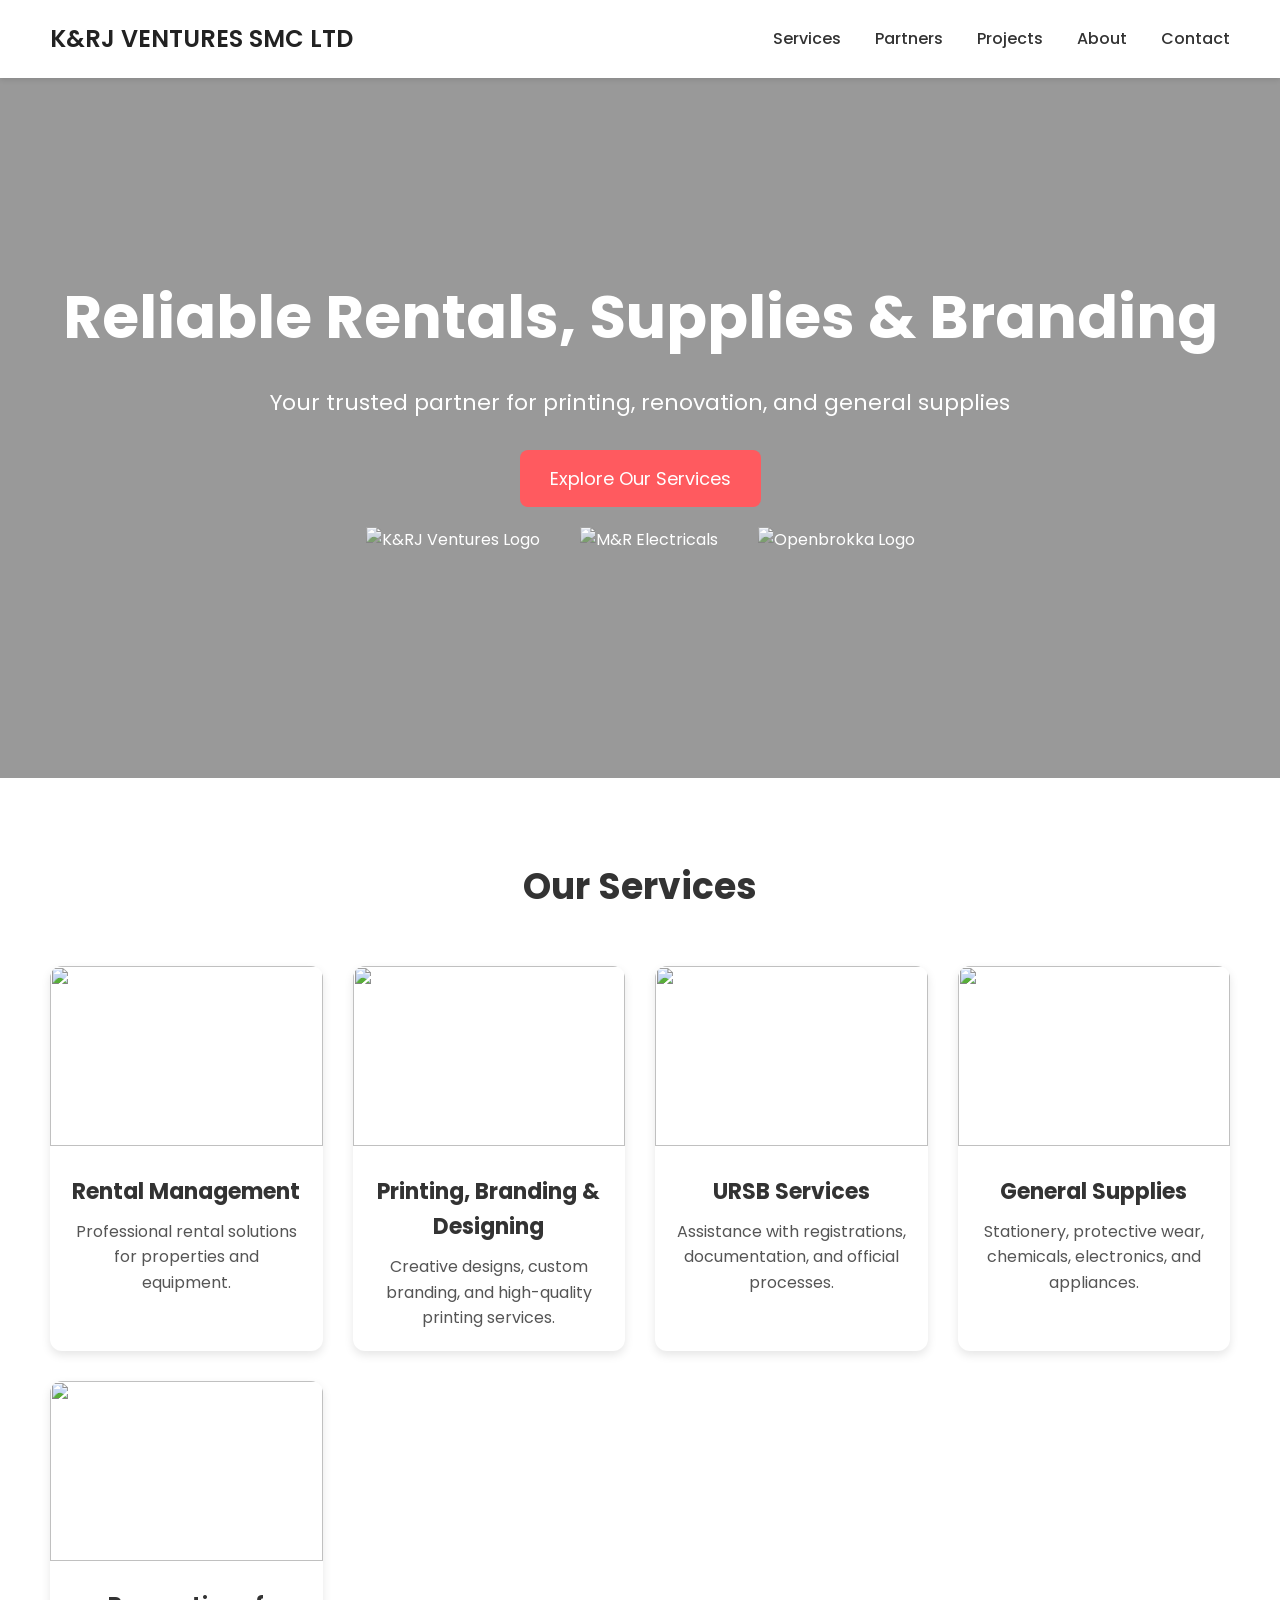
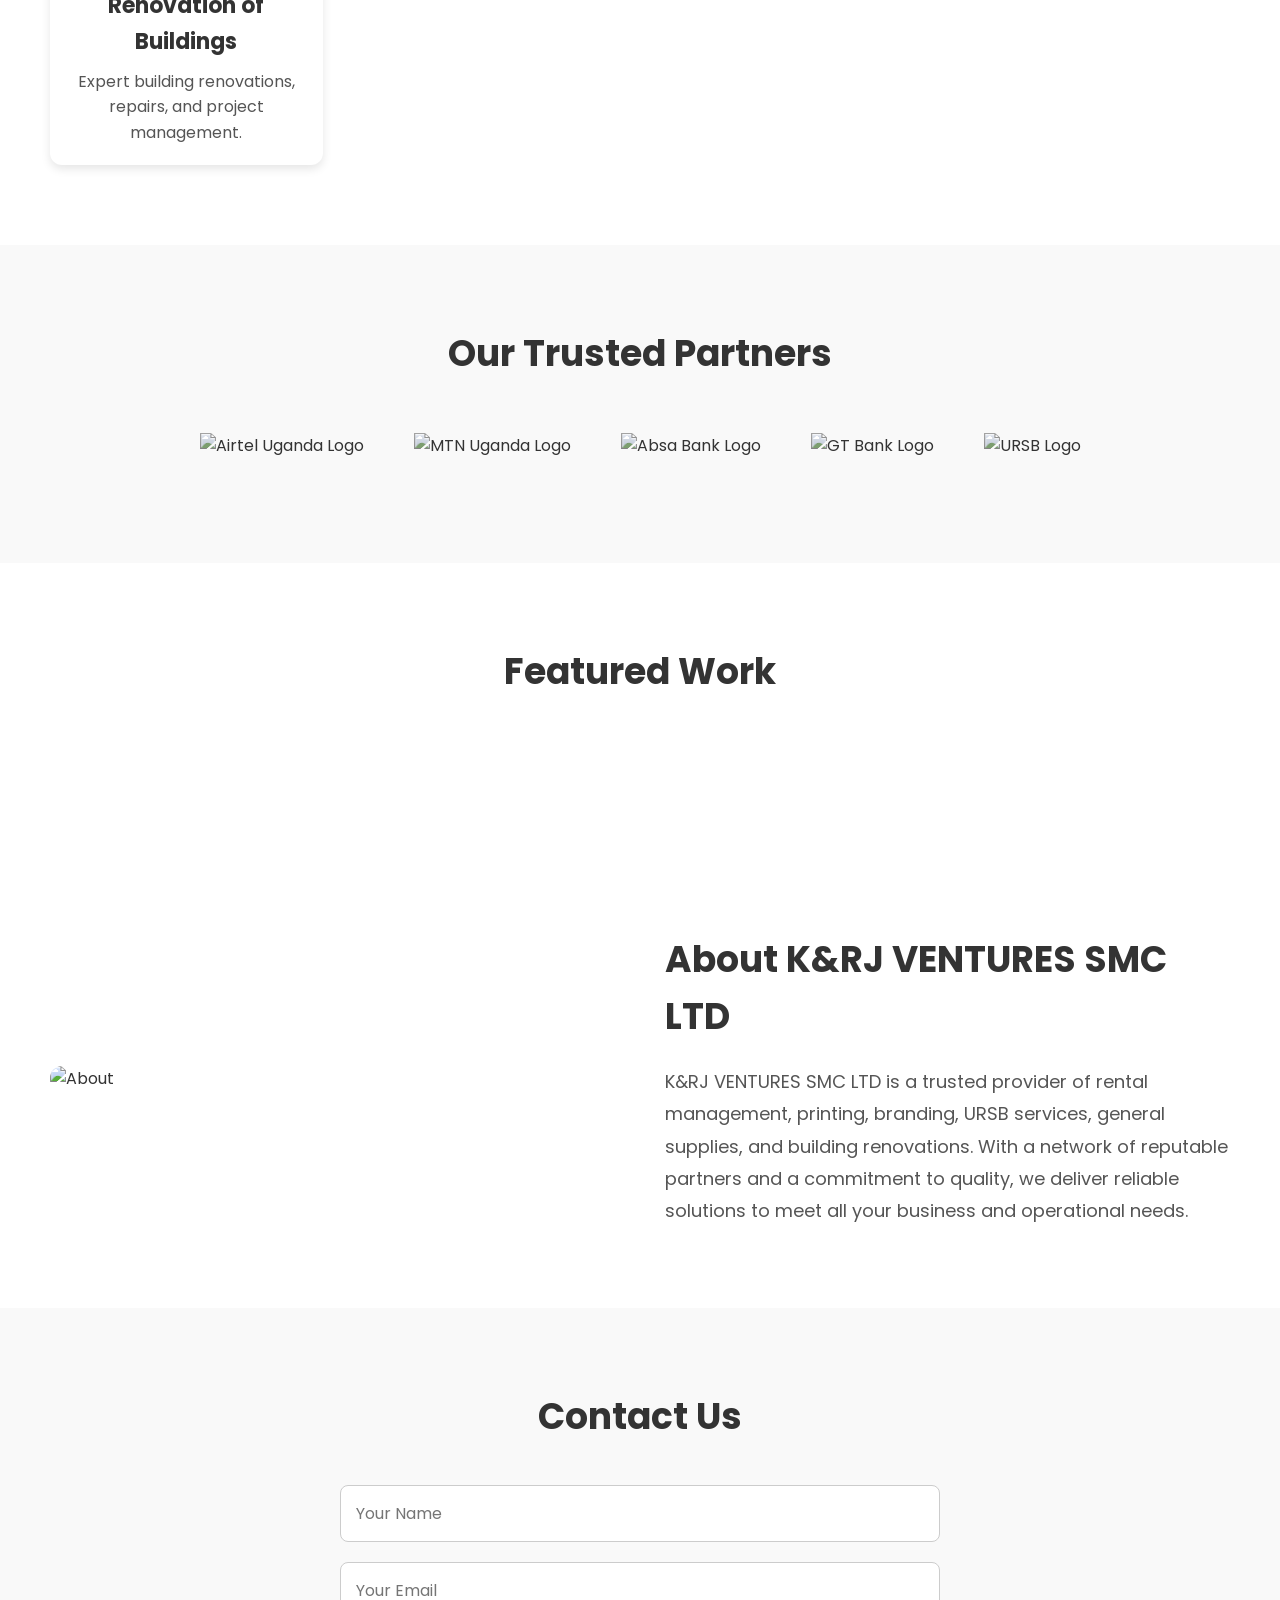
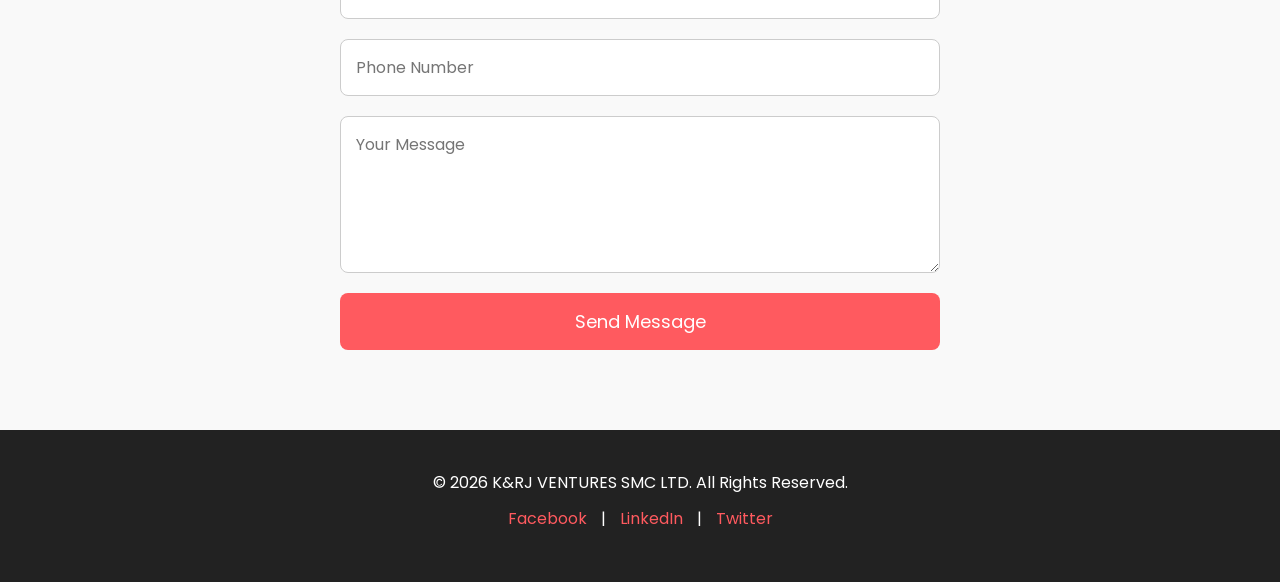
==== index.html @ 93abb39f "Update and rename index.HTML to index.html" ====
<!DOCTYPE html>
<html lang="en">
<head>
  <meta charset="UTF-8">
  <meta name="viewport" content="width=device-width, initial-scale=1.0">
  <title>K&RJ VENTURES SMC LTD</title>
  <link href="https://fonts.googleapis.com/css2?family=Poppins:wght@400;500;600&display=swap" rel="stylesheet">
  <style>
    /* Reset & Base */
    * { box-sizing: border-box; margin: 0; padding: 0; font-family: 'Poppins', sans-serif; }
    body { line-height: 1.6; color: #333; }

    /* Header */
    header { display: flex; justify-content: space-between; align-items: center; padding: 20px 50px; background: #fff; position: sticky; top: 0; z-index: 100; box-shadow: 0 2px 5px rgba(0,0,0,0.1); }
    header .logo { font-weight: 600; font-size: 24px; color: #222; }
    nav a { margin-left: 30px; text-decoration: none; font-weight: 500; color: #333; transition: color 0.3s; }
    nav a:hover { color: #ff5a5f; }

    /* Hero */
    .hero { background: url('https://via.placeholder.com/1600x700') center/cover no-repeat; height: 700px; display: flex; flex-direction: column; justify-content: center; align-items: center; color: #fff; text-align: center; position: relative; }
    .hero::after { content: ''; position: absolute; top:0; left:0; width:100%; height:100%; background: rgba(0,0,0,0.4); }
    .hero-content { position: relative; z-index: 1; }
    .hero h1 { font-size: 60px; margin-bottom: 20px; }
    .hero p { font-size: 22px; margin-bottom: 30px; }
    .hero button { padding: 15px 30px; font-size: 18px; background: #ff5a5f; color: #fff; border: none; border-radius: 8px; cursor: pointer; transition: transform 0.3s; }
    .hero button:hover { transform: scale(1.05); }

    /* Company Logos Row */
    .company-logos { display: flex; justify-content: center; align-items: center; margin-top: 20px; gap: 40px; }
    .company-logos img { height: 60px; filter: grayscale(60%); transition: filter 0.3s, transform 0.3s; cursor: pointer; }
    .company-logos img:hover { filter: grayscale(0); transform: scale(1.1); }

    /* Services */
    .services { padding: 80px 50px; text-align: center; }
    .services h2 { font-size: 36px; margin-bottom: 50px; }
    .service-cards { display: grid; grid-template-columns: repeat(auto-fit, minmax(250px, 1fr)); gap: 30px; }
    .card { background: #fff; border-radius: 12px; box-shadow: 0 4px 10px rgba(0,0,0,0.1); overflow: hidden; transition: transform 0.3s; cursor: pointer; }
    .card:hover { transform: translateY(-10px); }
    .card img { width: 100%; height: 180px; object-fit: cover; }
    .card-content { padding: 20px; }
    .card-content h3 { font-size: 22px; margin-bottom: 10px; }
    .card-content p { font-size: 16px; color: #555; }

    /* Partners */
    .partners { padding: 80px 50px; background: #f9f9f9; text-align: center; }
    .partners h2 { font-size: 36px; margin-bottom: 50px; }
    .partners-logos { display: flex; justify-content: center; align-items: center; gap: 50px; flex-wrap: wrap; }
    .partners-logos img { height: 50px; filter: grayscale(60%); transition: filter 0.3s, transform 0.3s; }
    .partners-logos img:hover { filter: grayscale(0); transform: scale(1.1); }

    /* Featured Work */
    .featured { padding: 80px 50px; text-align: center; }
    .featured h2 { font-size: 36px; margin-bottom: 50px; }
    .featured-grid { display: grid; grid-template-columns: repeat(auto-fit, minmax(300px, 1fr)); gap: 20px; }
    .featured-grid img { width: 100%; border-radius: 12px; object-fit: cover; transition: transform 0.3s; cursor: pointer; }
    .featured-grid img:hover { transform: scale(1.05); }

    /* About */
    .about { display: flex; flex-wrap: wrap; align-items: center; padding: 80px 50px; gap: 50px; }
    .about img { flex: 1 1 400px; border-radius: 12px; object-fit: cover; max-height: 400px; }
    .about-text { flex: 1 1 400px; }
    .about-text h2 { font-size: 36px; margin-bottom: 20px; }
    .about-text p { font-size: 18px; color: #555; line-height: 1.8; }

    /* Contact */
    .contact { padding: 80px 50px; background: #f9f9f9; text-align: center; }
    .contact h2 { font-size: 36px; margin-bottom: 40px; }
    .contact form { max-width: 600px; margin: 0 auto; display: flex; flex-direction: column; gap: 20px; }
    .contact input, .contact textarea { padding: 15px; font-size: 16px; border-radius: 8px; border: 1px solid #ccc; }
    .contact button { padding: 15px; font-size: 18px; background: #ff5a5f; color: #fff; border: none; border-radius: 8px; cursor: pointer; transition: transform 0.3s; }
    .contact button:hover { transform: scale(1.05); }

    /* Footer */
    footer { padding: 40px 50px; background: #222; color: #fff; text-align: center; }
    footer p { margin-bottom: 10px; }
    footer a { color: #ff5a5f; text-decoration: none; margin: 0 10px; }

    /* Responsive */
    @media (max-width: 768px) {
      .hero h1 { font-size: 40px; }
      .hero p { font-size: 18px; }
      .about { flex-direction: column; }
      .about img, .about-text { flex: 1 1 100%; }
    }
  </style>
</head>
<body>

  <!-- Header -->
  <header>
    <div class="logo">K&RJ VENTURES SMC LTD</div>
    <nav>
      <a href="#services">Services</a>
      <a href="#partners">Partners</a>
      <a href="#featured">Projects</a>
      <a href="#about">About</a>
      <a href="#contact">Contact</a>
    </nav>
  </header>

  <!-- Hero -->
  <section class="hero">
    <div class="hero-content">
      <h1>Reliable Rentals, Supplies & Branding</h1>
      <p>Your trusted partner for printing, renovation, and general supplies</p>
      <button>Explore Our Services</button>

      
     <!-- Company Logos -->
<div class="company-logos">
  <img src="https://raw.githubusercontent.com/broker100660/images/main/K%26RJ%20VENTURES%20LOGO-01.png" alt="K&RJ Ventures Logo">
  <img src="https://via.placeholder.com/150x60?text=M%26R+Electricals" alt="M&R Electricals">
  <img src="https://raw.githubusercontent.com/broker100660/images/main/openbrokka%20logo.png" alt="Openbrokka Logo">
</div>
 </div>
  </section>

  <!-- Services -->
  <section id="services" class="services">
    <h2>Our Services</h2>
    <div class="service-cards">
      <div class="card">
        <img src="https://via.placeholder.com/400x180?text=Rental+Management" alt="">
        <div class="card-content">
          <h3>Rental Management</h3>
          <p>Professional rental solutions for properties and equipment.</p>
        </div>
      </div>
      <div class="card">
        <img src="https://via.placeholder.com/400x180?text=Printing+%26+Branding" alt="">
        <div class="card-content">
          <h3>Printing, Branding & Designing</h3>
          <p>Creative designs, custom branding, and high-quality printing services.</p>
        </div>
      </div>
      <div class="card">
        <img src="https://via.placeholder.com/400x180?text=URSB+Services" alt="">
        <div class="card-content">
          <h3>URSB Services</h3>
          <p>Assistance with registrations, documentation, and official processes.</p>
        </div>
      </div>
      <div class="card">
        <img src="https://via.placeholder.com/400x180?text=General+Supplies" alt="">
        <div class="card-content">
          <h3>General Supplies</h3>
          <p>Stationery, protective wear, chemicals, electronics, and appliances.</p>
        </div>
      </div>
      <div class="card">
        <img src="https://via.placeholder.com/400x180?text=Renovation+of+Buildings" alt="">
        <div class="card-content">
          <h3>Renovation of Buildings</h3>
          <p>Expert building renovations, repairs, and project management.</p>
        </div>
      </div>
    </div>
  </section>

  <!-- Partners -->
<!-- Partners -->
<section id="partners" class="partners">
  <h2>Our Trusted Partners</h2>
  <div class="partners-logos">
    <img src="https://raw.githubusercontent.com/broker100660/images/main/airtel%20logo-01-01.png" alt="Airtel Uganda Logo">
    <img src="https://raw.githubusercontent.com/broker100660/images/main/mtn%20logo-01.png" alt="MTN Uganda Logo">
    <img src="https://raw.githubusercontent.com/broker100660/images/main/absa%20bank%20logo-01.png" alt="Absa Bank Logo">
    <img src="https://raw.githubusercontent.com/broker100660/images/main/gt%20bank-01.png" alt="GT Bank Logo">
    <img src="https://raw.githubusercontent.com/broker100660/images/main/ursb%20logo-01.png" alt="URSB Logo">
  </div>
</section>

  <!-- Featured Projects -->
  <section id="featured" class="featured">
    <h2>Featured Work</h2>
    <div class="featured-grid">
      <img src="https://via.placeholder.com/400x300?text=Project+1" alt="">
      <img src="https://via.placeholder.com/400x300?text=Project+2" alt="">
      <img src="https://via.placeholder.com/400x300?text=Project+3" alt="">
      <img src="https://via.placeholder.com/400x300?text=Project+4" alt="">
    </div>
  </section>

  <!-- About -->
  <section id="about" class="about">
    <img src="https://via.placeholder.com/500x400?text=About+Us" alt="About">
    <div class="about-text">
      <h2>About K&RJ VENTURES SMC LTD</h2>
      <p>K&RJ VENTURES SMC LTD is a trusted provider of rental management, printing, branding, URSB services, general supplies, and building renovations. With a network of reputable partners and a commitment to quality, we deliver reliable solutions to meet all your business and operational needs.</p>
    </div>
  </section>

  <!-- Contact -->
  <section id="contact" class="contact">
    <h2>Contact Us</h2>
    <form>
      <input type="text" placeholder="Your Name" required>
      <input type="email" placeholder="Your Email" required>
      <input type="tel" placeholder="Phone Number" required>
      <textarea rows="5" placeholder="Your Message" required></textarea>
      <button type="submit">Send Message</button>
    </form>
  </section>

  <!-- Footer -->
  <footer>
    <p>&copy; 2026 K&RJ VENTURES SMC LTD. All Rights Reserved.</p>
    <p>
      <a href="#">Facebook</a> | 
      <a href="#">LinkedIn</a> | 
      <a href="#">Twitter</a>
    </p>
  </footer>

</body>
</html>
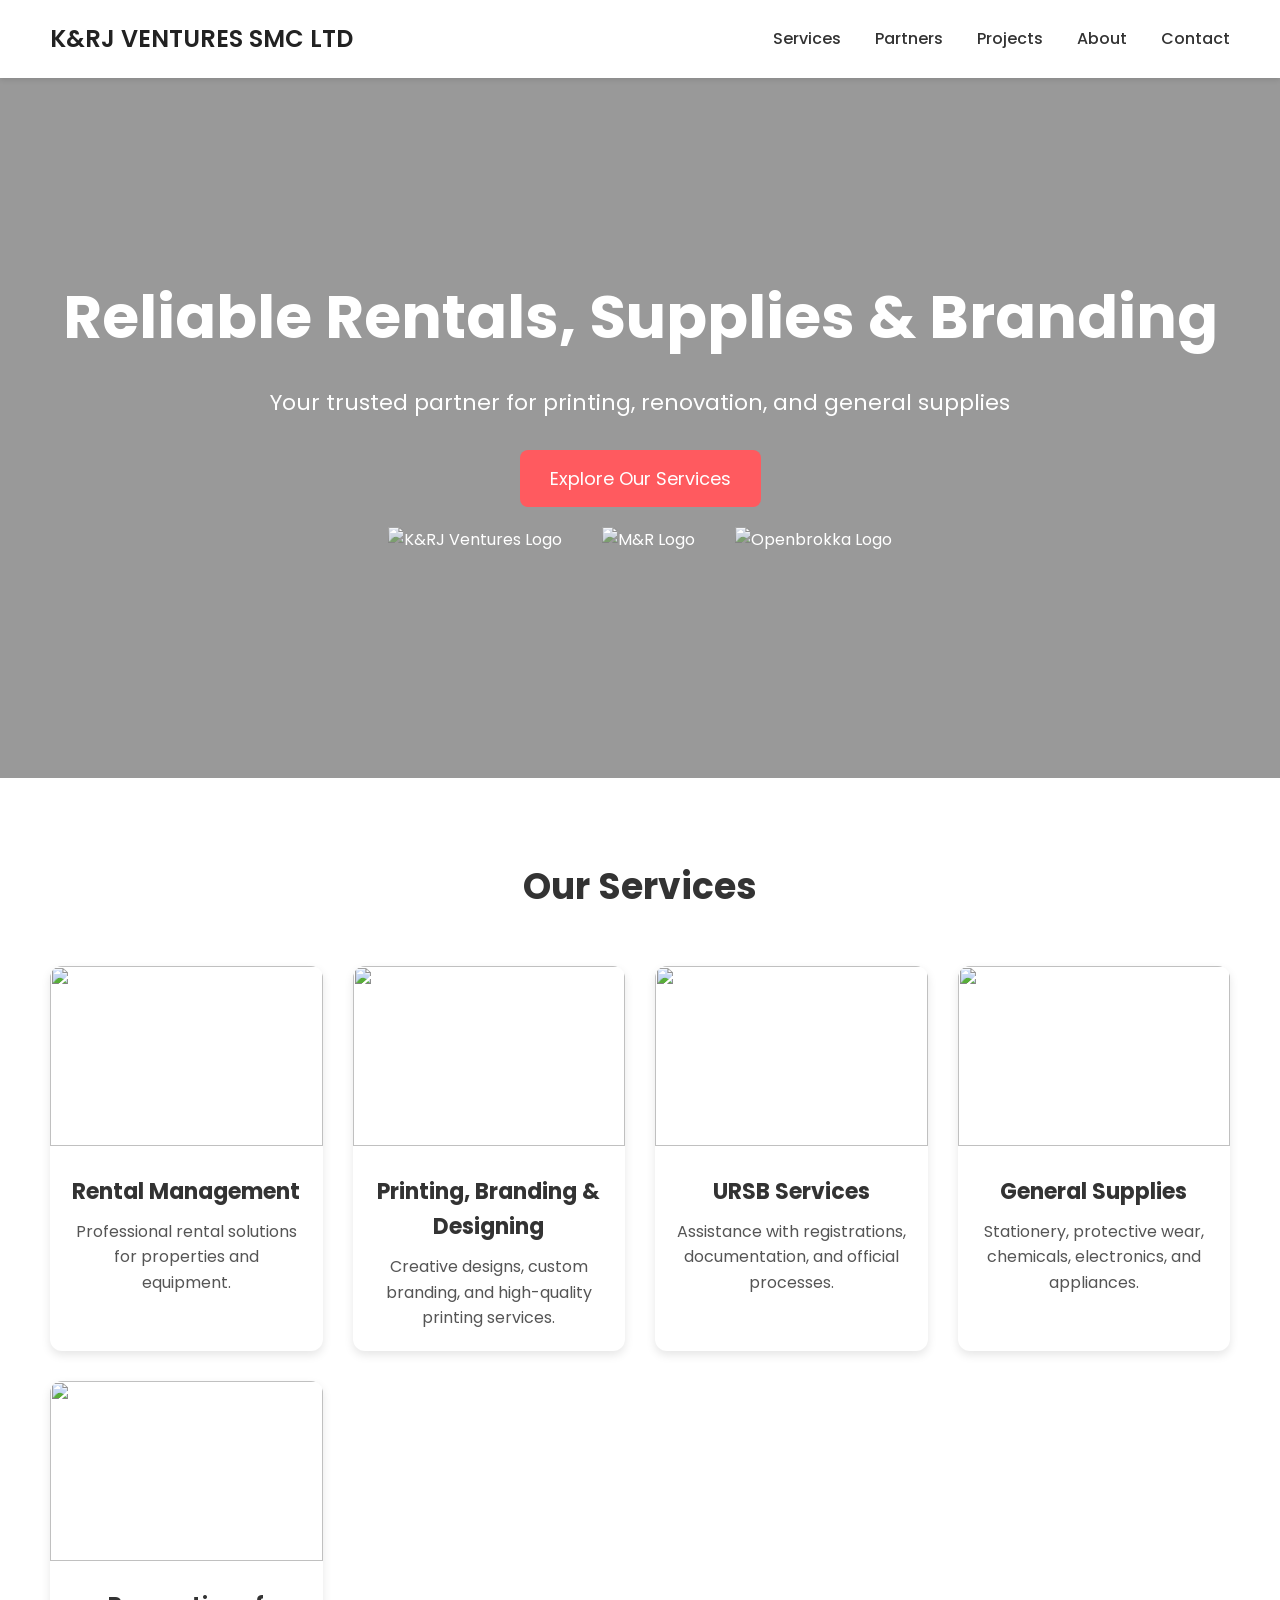
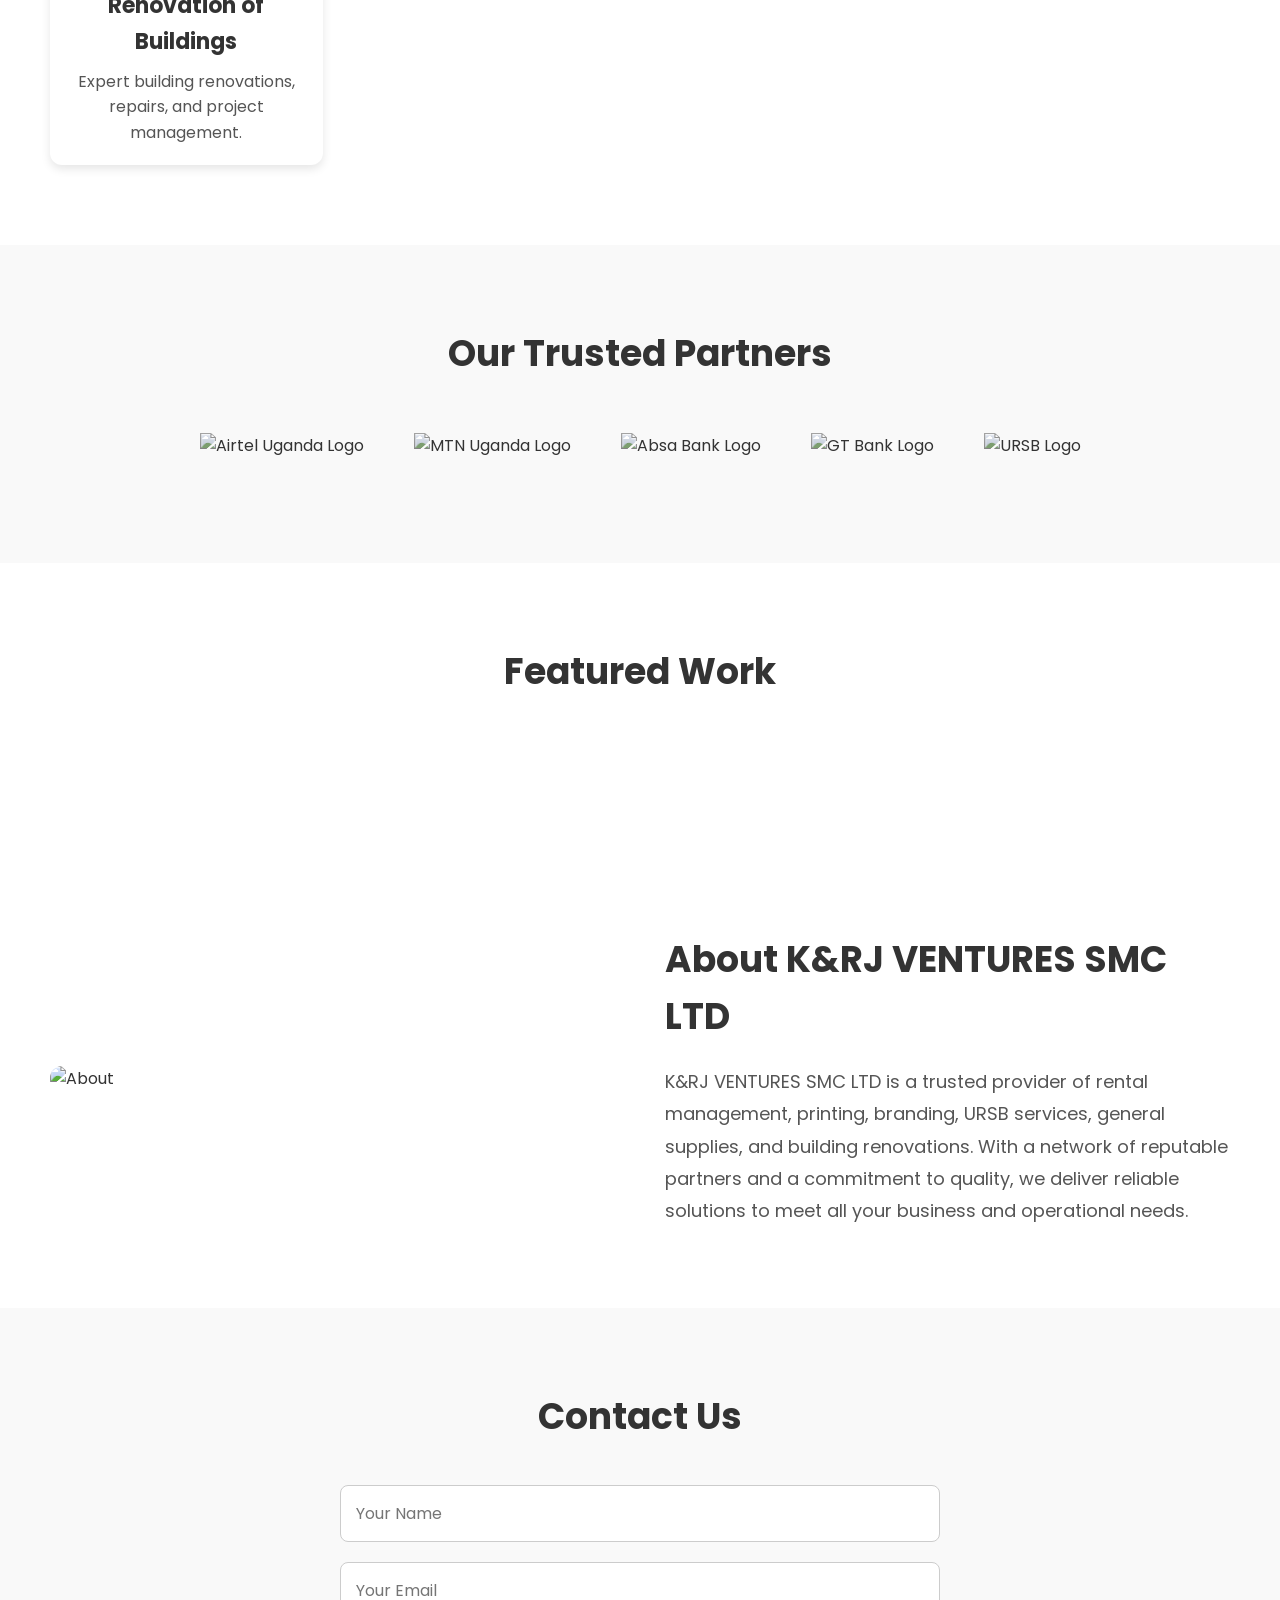
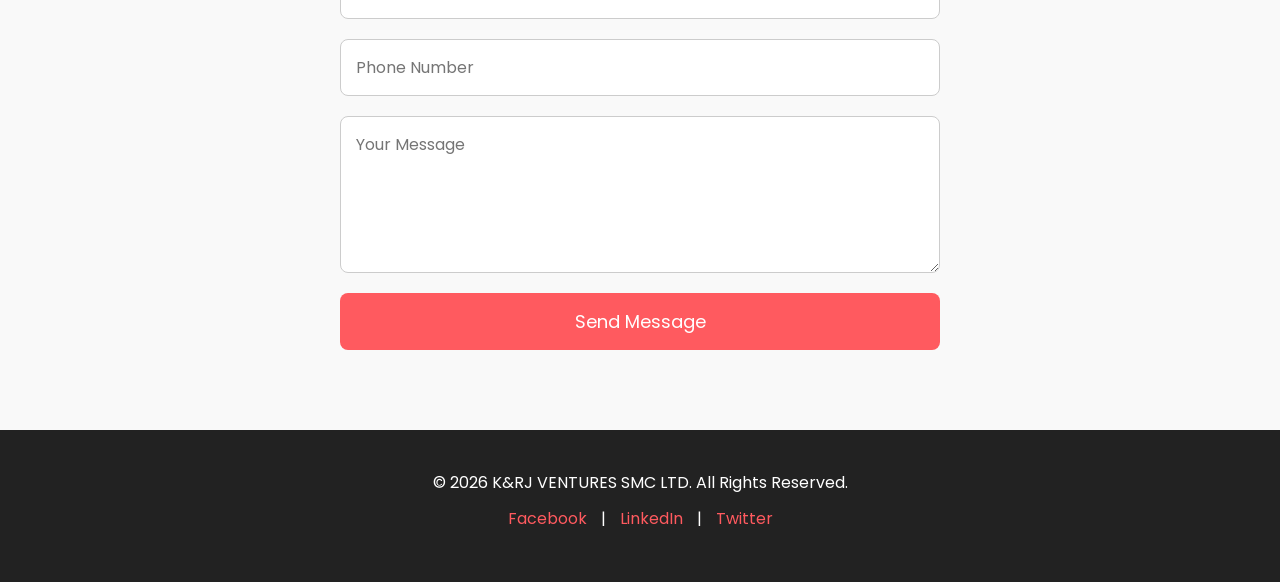
==== commit f6f4f5e6: "Update index.html" ====
--- a/index.html
+++ b/index.html
@@ -109,7 +109,7 @@
      <!-- Company Logos -->
 <div class="company-logos">
   <img src="https://raw.githubusercontent.com/broker100660/images/main/K%26RJ%20VENTURES%20LOGO-01.png" alt="K&RJ Ventures Logo">
-  <img src="https://via.placeholder.com/150x60?text=M%26R+Electricals" alt="M&R Electricals">
+  <img src="https://raw.githubusercontent.com/broker100660/images/main/mrlogo-01.png" alt="M&R Logo">
   <img src="https://raw.githubusercontent.com/broker100660/images/main/openbrokka%20logo.png" alt="Openbrokka Logo">
 </div>
  </div>
@@ -215,3 +215,4 @@
 </body>
 </html>
 
+
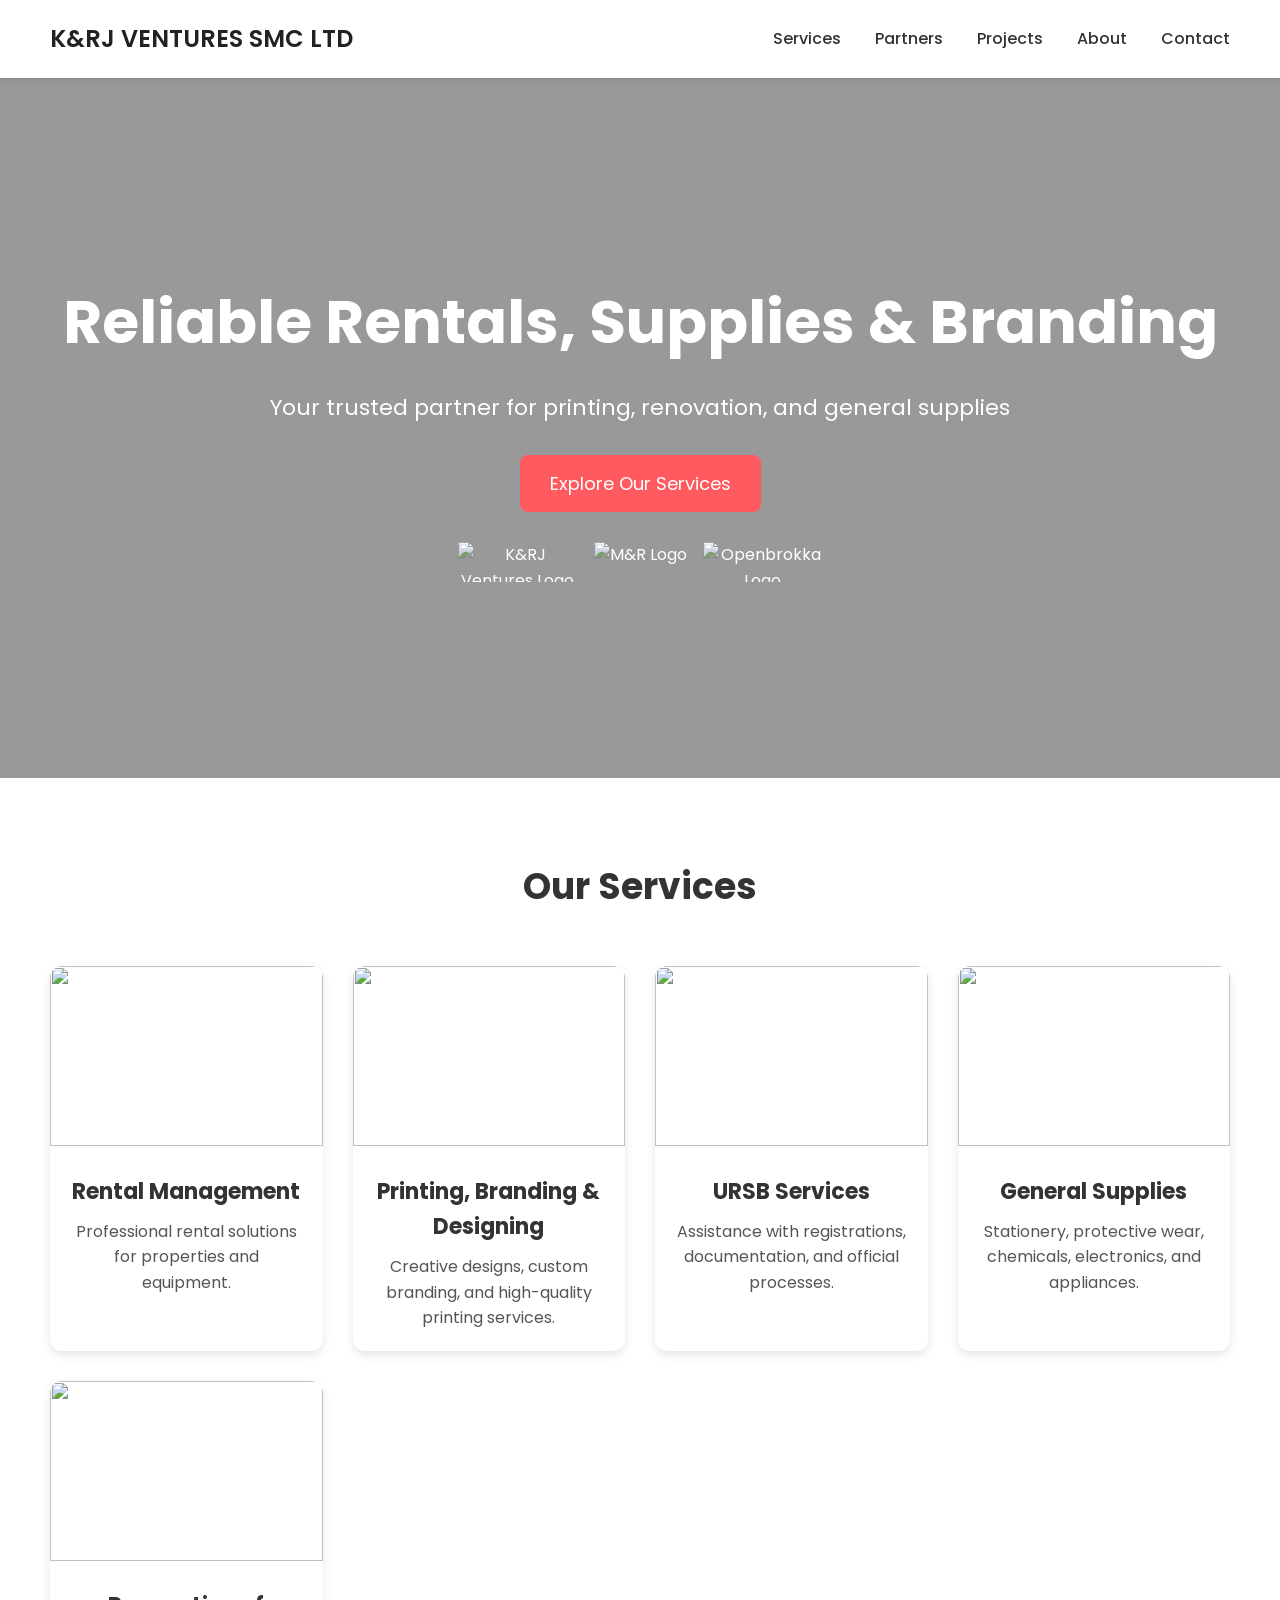
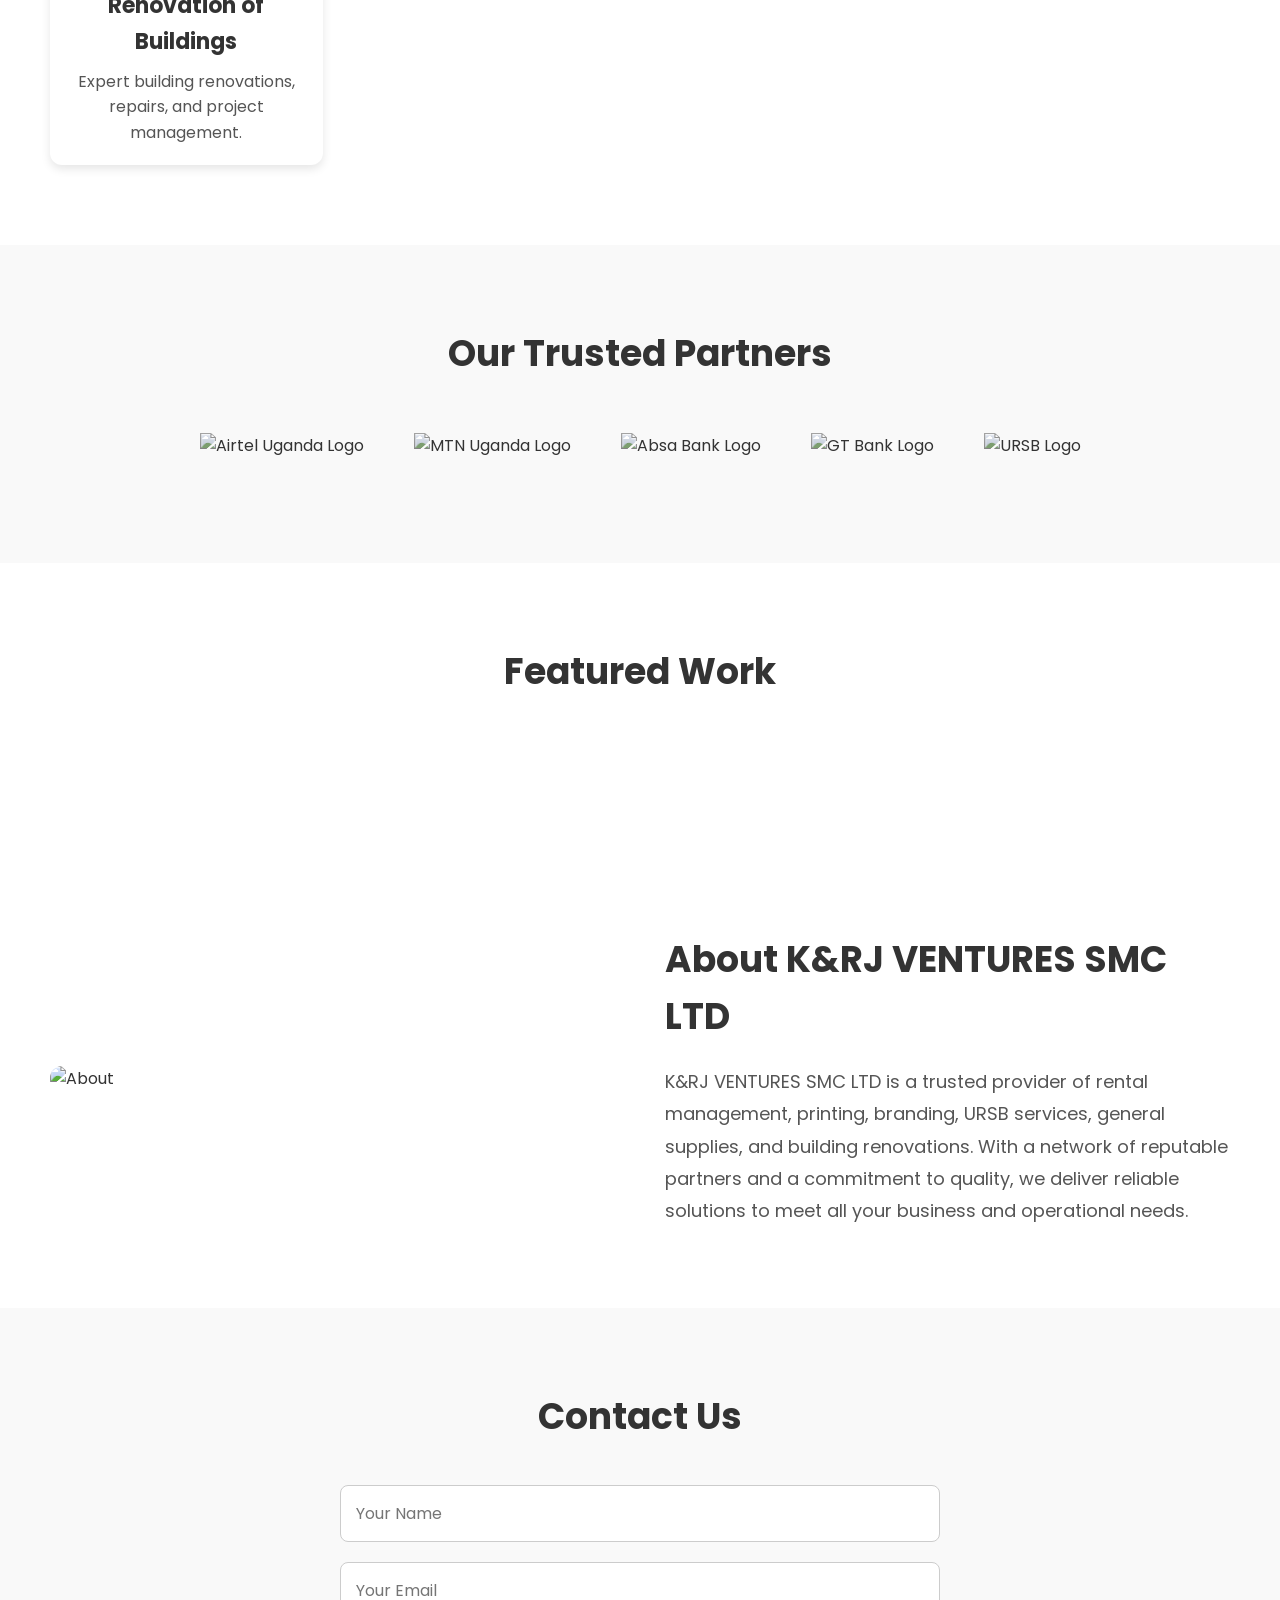
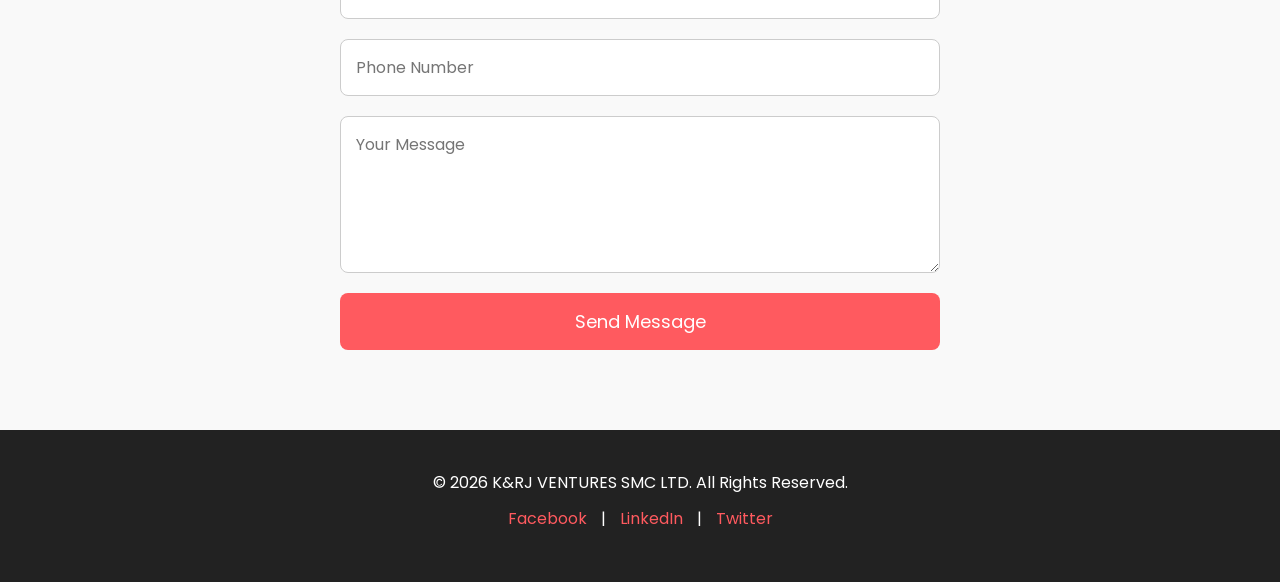
==== commit 0270c0b3: "Update index.html" ====
--- a/index.html
+++ b/index.html
@@ -26,7 +26,22 @@
     .hero button:hover { transform: scale(1.05); }
 
     /* Company Logos Row */
-    .company-logos { display: flex; justify-content: center; align-items: center; margin-top: 20px; gap: 40px; }
+    .company-logos {
+  display: flex;
+  justify-content: center;
+  align-items: center;
+  gap: 24px;
+  flex-wrap: wrap;              /* ✅ allows wrapping */
+  margin-top: 30px;
+  padding: 0 15px;              /* ✅ prevents edge overflow */
+}
+
+.company-logos img {
+  height: 50px;                 /* slightly smaller */
+  max-width: 140px;
+  object-fit: contain;
+}
+
     .company-logos img { height: 60px; filter: grayscale(60%); transition: filter 0.3s, transform 0.3s; cursor: pointer; }
     .company-logos img:hover { filter: grayscale(0); transform: scale(1.1); }
 
@@ -82,6 +97,20 @@
       .about { flex-direction: column; }
       .about img, .about-text { flex: 1 1 100%; }
     }
+    .company-logos {
+  gap: 16px;
+}
+
+.company-logos img {
+  height: 40px;                 /* ✅ perfect for phones */
+  max-width: 120px;
+}
+@media (max-width: 480px) {
+  .company-logos {
+    justify-content: space-evenly;
+  }
+}
+
   </style>
 </head>
 <body>
@@ -216,3 +245,4 @@
 </html>
 
 
+
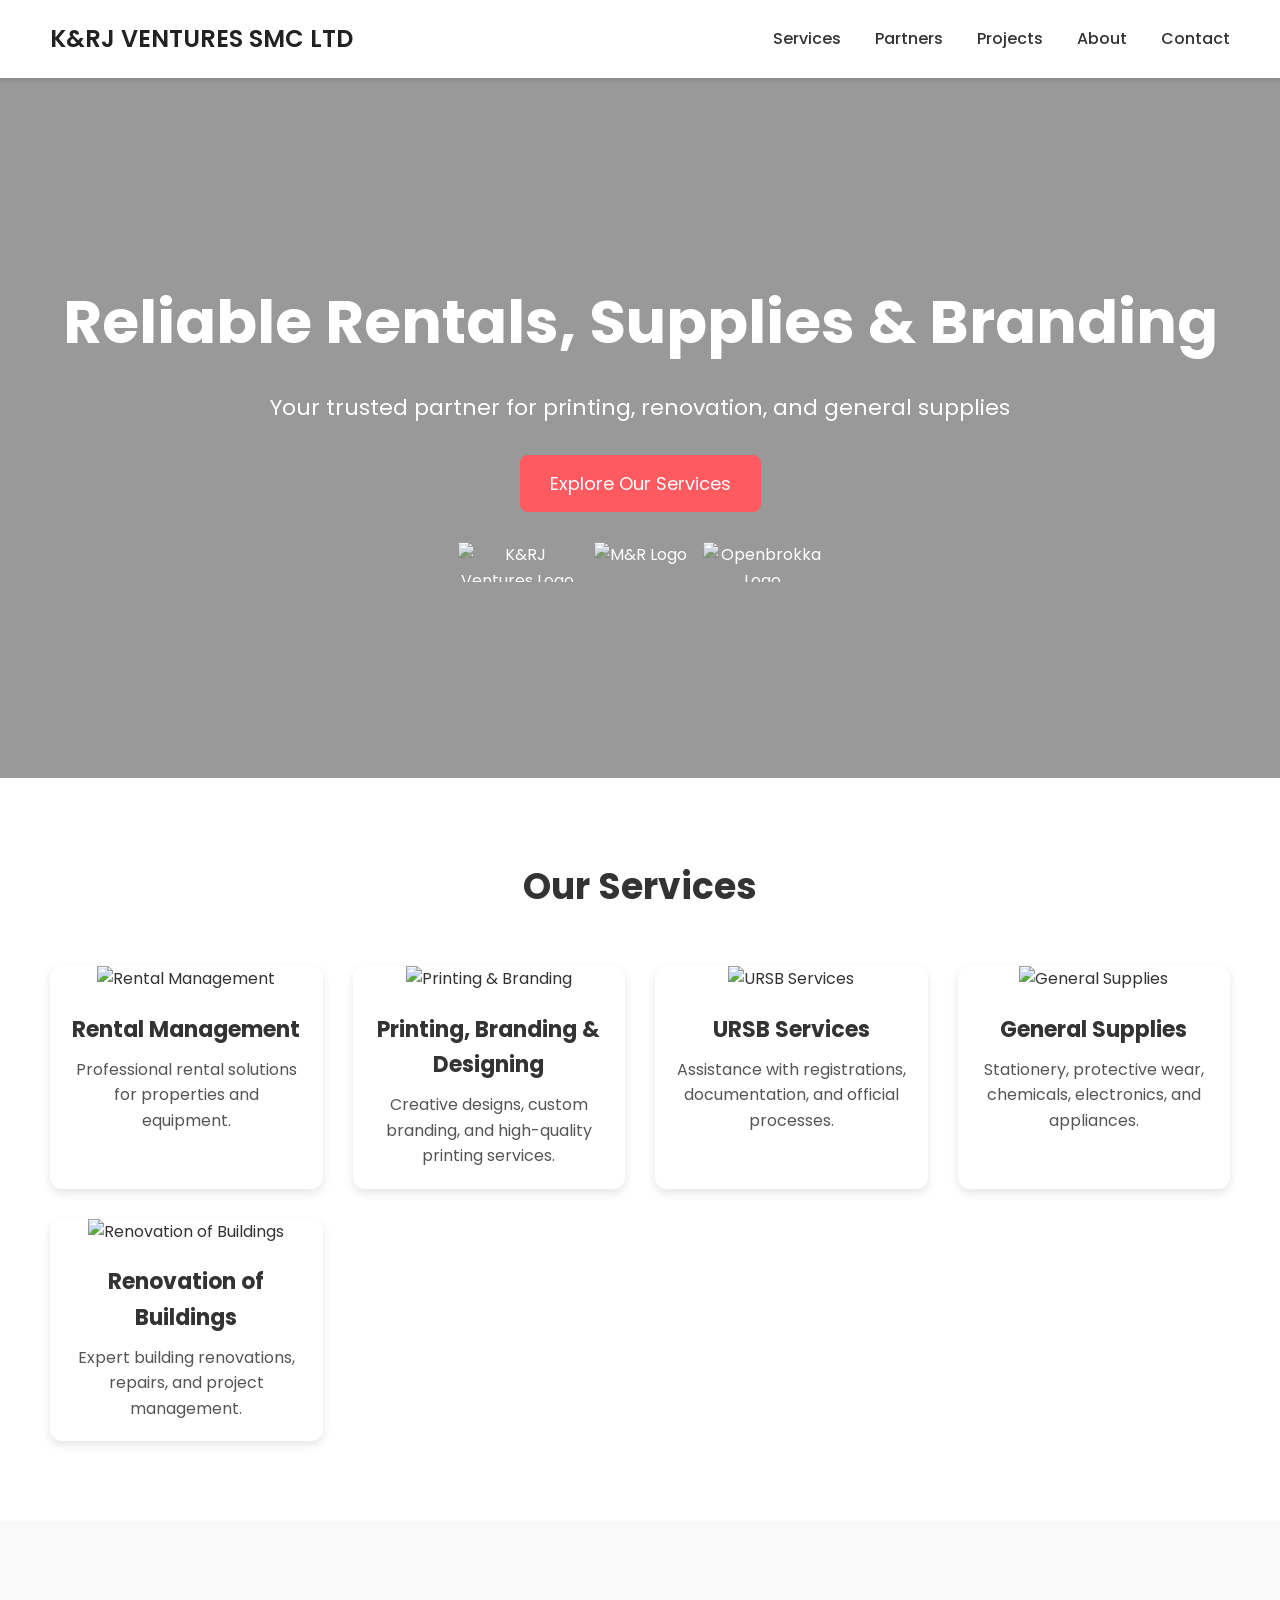
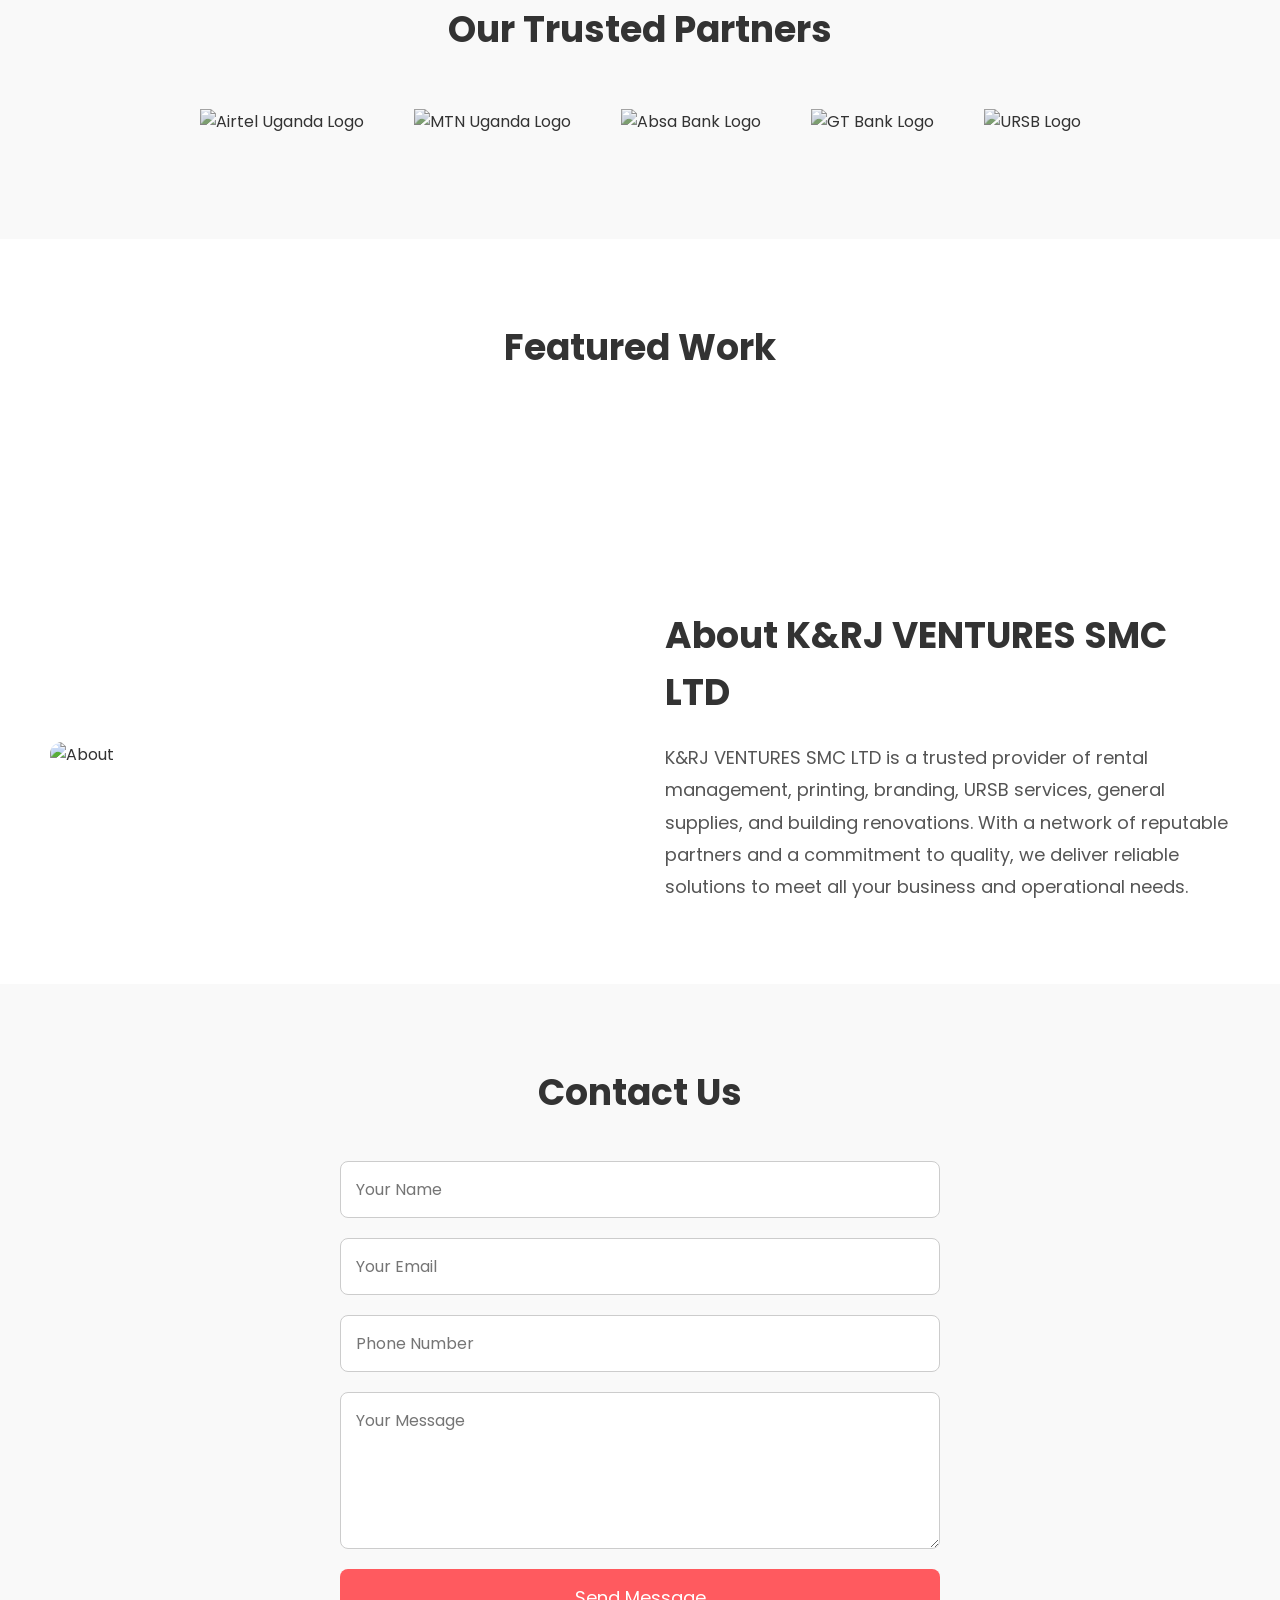
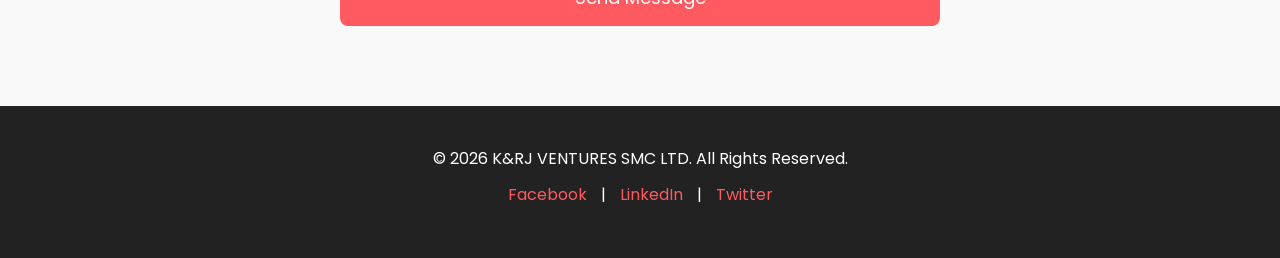
==== commit 78093a7f: "Update index.html" ====
--- a/index.html
+++ b/index.html
@@ -144,47 +144,55 @@
  </div>
   </section>
 
-  <!-- Services -->
-  <section id="services" class="services">
-    <h2>Our Services</h2>
-    <div class="service-cards">
-      <div class="card">
-        <img src="https://via.placeholder.com/400x180?text=Rental+Management" alt="">
-        <div class="card-content">
-          <h3>Rental Management</h3>
-          <p>Professional rental solutions for properties and equipment.</p>
-        </div>
-      </div>
-      <div class="card">
-        <img src="https://via.placeholder.com/400x180?text=Printing+%26+Branding" alt="">
-        <div class="card-content">
-          <h3>Printing, Branding & Designing</h3>
-          <p>Creative designs, custom branding, and high-quality printing services.</p>
-        </div>
-      </div>
-      <div class="card">
-        <img src="https://via.placeholder.com/400x180?text=URSB+Services" alt="">
-        <div class="card-content">
-          <h3>URSB Services</h3>
-          <p>Assistance with registrations, documentation, and official processes.</p>
-        </div>
-      </div>
-      <div class="card">
-        <img src="https://via.placeholder.com/400x180?text=General+Supplies" alt="">
-        <div class="card-content">
-          <h3>General Supplies</h3>
-          <p>Stationery, protective wear, chemicals, electronics, and appliances.</p>
-        </div>
-      </div>
-      <div class="card">
-        <img src="https://via.placeholder.com/400x180?text=Renovation+of+Buildings" alt="">
-        <div class="card-content">
-          <h3>Renovation of Buildings</h3>
-          <p>Expert building renovations, repairs, and project management.</p>
-        </div>
-      </div>
-    </div>
-  </section>
+ <!-- Services -->
+<section id="services" class="services">
+  <h2>Our Services</h2>
+
+  <div class="service-cards">
+
+    <div class="card">
+      <img src="https://raw.githubusercontent.com/broker100660/images/main/rental.png" alt="Rental Management">
+      <div class="card-content">
+        <h3>Rental Management</h3>
+        <p>Professional rental solutions for properties and equipment.</p>
+      </div>
+    </div>
+
+    <div class="card">
+      <img src="https://raw.githubusercontent.com/broker100660/images/main/printing.png" alt="Printing & Branding">
+      <div class="card-content">
+        <h3>Printing, Branding & Designing</h3>
+        <p>Creative designs, custom branding, and high-quality printing services.</p>
+      </div>
+    </div>
+
+    <div class="card">
+      <img src="https://raw.githubusercontent.com/broker100660/images/main/ursb.png" alt="URSB Services">
+      <div class="card-content">
+        <h3>URSB Services</h3>
+        <p>Assistance with registrations, documentation, and official processes.</p>
+      </div>
+    </div>
+
+    <div class="card">
+      <img src="https://raw.githubusercontent.com/broker100660/images/main/generalsupply.png" alt="General Supplies">
+      <div class="card-content">
+        <h3>General Supplies</h3>
+        <p>Stationery, protective wear, chemicals, electronics, and appliances.</p>
+      </div>
+    </div>
+
+    <div class="card">
+      <img src="https://raw.githubusercontent.com/broker100660/images/main/renovation.png" alt="Renovation of Buildings">
+      <div class="card-content">
+        <h3>Renovation of Buildings</h3>
+        <p>Expert building renovations, repairs, and project management.</p>
+      </div>
+    </div>
+
+  </div>
+</section>
+
 
   <!-- Partners -->
 <!-- Partners -->
@@ -246,3 +254,4 @@
 
 
 
+
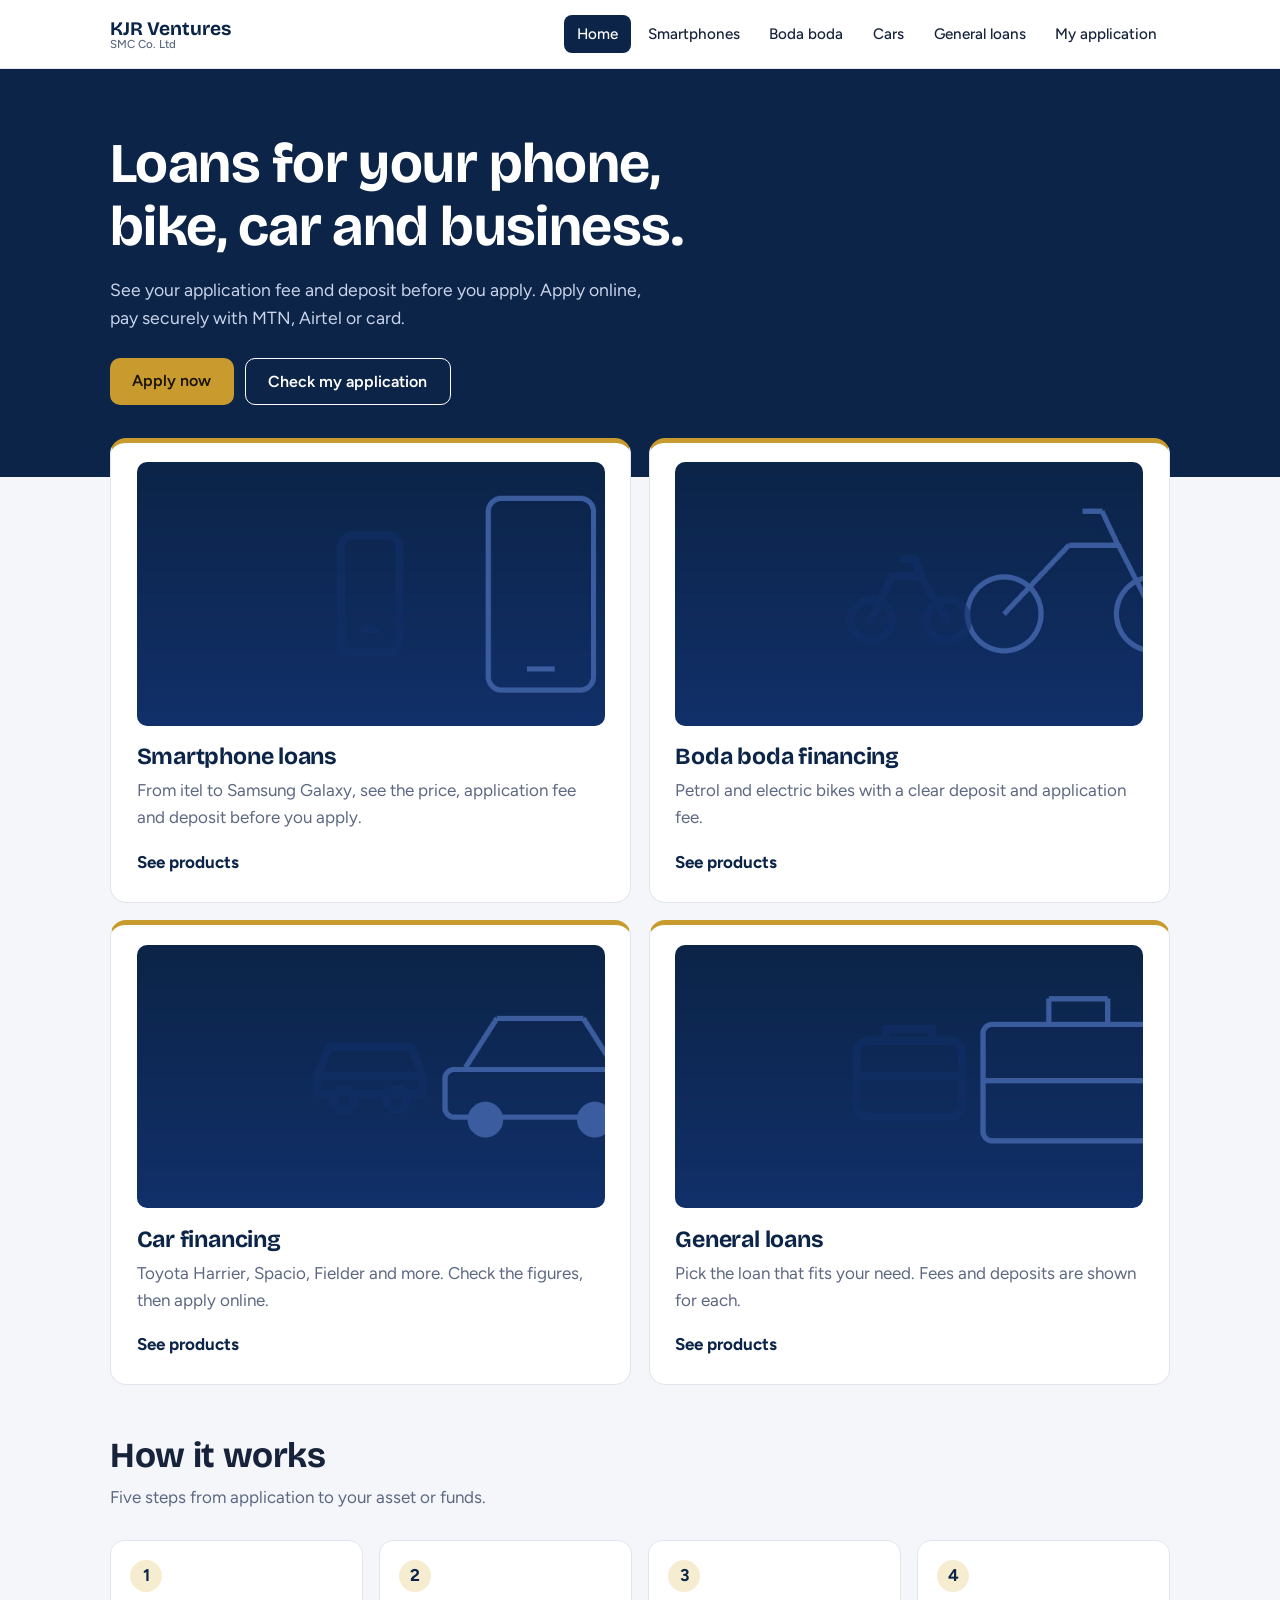
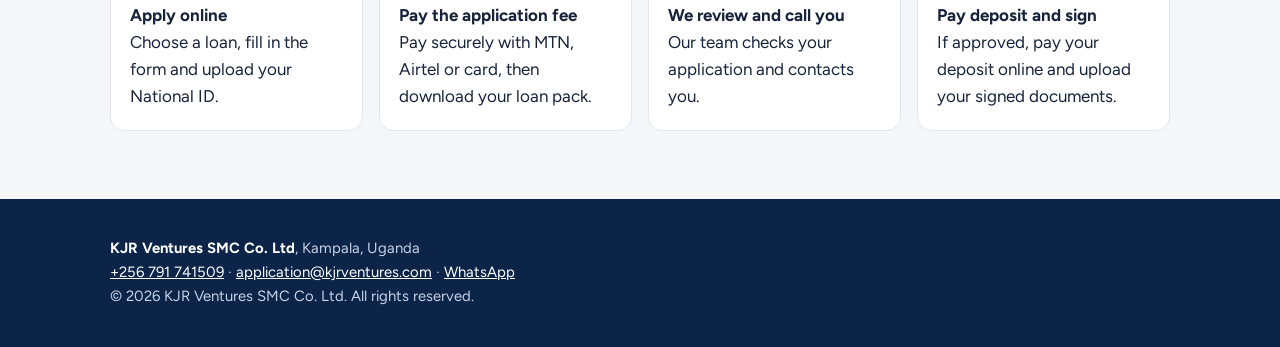
==== commit 4937f0b0: "Add files via upload" ====
--- a/index.html
+++ b/index.html
@@ -1,257 +1,17 @@
-<!DOCTYPE html>
-<html lang="en">
-<head>
-  <meta charset="UTF-8">
-  <meta name="viewport" content="width=device-width, initial-scale=1.0">
-  <title>K&RJ VENTURES SMC LTD</title>
-  <link href="https://fonts.googleapis.com/css2?family=Poppins:wght@400;500;600&display=swap" rel="stylesheet">
-  <style>
-    /* Reset & Base */
-    * { box-sizing: border-box; margin: 0; padding: 0; font-family: 'Poppins', sans-serif; }
-    body { line-height: 1.6; color: #333; }
-
-    /* Header */
-    header { display: flex; justify-content: space-between; align-items: center; padding: 20px 50px; background: #fff; position: sticky; top: 0; z-index: 100; box-shadow: 0 2px 5px rgba(0,0,0,0.1); }
-    header .logo { font-weight: 600; font-size: 24px; color: #222; }
-    nav a { margin-left: 30px; text-decoration: none; font-weight: 500; color: #333; transition: color 0.3s; }
-    nav a:hover { color: #ff5a5f; }
-
-    /* Hero */
-    .hero { background: url('https://via.placeholder.com/1600x700') center/cover no-repeat; height: 700px; display: flex; flex-direction: column; justify-content: center; align-items: center; color: #fff; text-align: center; position: relative; }
-    .hero::after { content: ''; position: absolute; top:0; left:0; width:100%; height:100%; background: rgba(0,0,0,0.4); }
-    .hero-content { position: relative; z-index: 1; }
-    .hero h1 { font-size: 60px; margin-bottom: 20px; }
-    .hero p { font-size: 22px; margin-bottom: 30px; }
-    .hero button { padding: 15px 30px; font-size: 18px; background: #ff5a5f; color: #fff; border: none; border-radius: 8px; cursor: pointer; transition: transform 0.3s; }
-    .hero button:hover { transform: scale(1.05); }
-
-    /* Company Logos Row */
-    .company-logos {
-  display: flex;
-  justify-content: center;
-  align-items: center;
-  gap: 24px;
-  flex-wrap: wrap;              /* ✅ allows wrapping */
-  margin-top: 30px;
-  padding: 0 15px;              /* ✅ prevents edge overflow */
-}
-
-.company-logos img {
-  height: 50px;                 /* slightly smaller */
-  max-width: 140px;
-  object-fit: contain;
-}
-
-    .company-logos img { height: 60px; filter: grayscale(60%); transition: filter 0.3s, transform 0.3s; cursor: pointer; }
-    .company-logos img:hover { filter: grayscale(0); transform: scale(1.1); }
-
-    /* Services */
-    .services { padding: 80px 50px; text-align: center; }
-    .services h2 { font-size: 36px; margin-bottom: 50px; }
-    .service-cards { display: grid; grid-template-columns: repeat(auto-fit, minmax(250px, 1fr)); gap: 30px; }
-    .card { background: #fff; border-radius: 12px; box-shadow: 0 4px 10px rgba(0,0,0,0.1); overflow: hidden; transition: transform 0.3s; cursor: pointer; }
-    .card:hover { transform: translateY(-10px); }
-    .card img { width: 100%; height: 180px; object-fit: cover; }
-    .card-content { padding: 20px; }
-    .card-content h3 { font-size: 22px; margin-bottom: 10px; }
-    .card-content p { font-size: 16px; color: #555; }
-
-    /* Partners */
-    .partners { padding: 80px 50px; background: #f9f9f9; text-align: center; }
-    .partners h2 { font-size: 36px; margin-bottom: 50px; }
-    .partners-logos { display: flex; justify-content: center; align-items: center; gap: 50px; flex-wrap: wrap; }
-    .partners-logos img { height: 50px; filter: grayscale(60%); transition: filter 0.3s, transform 0.3s; }
-    .partners-logos img:hover { filter: grayscale(0); transform: scale(1.1); }
-
-    /* Featured Work */
-    .featured { padding: 80px 50px; text-align: center; }
-    .featured h2 { font-size: 36px; margin-bottom: 50px; }
-    .featured-grid { display: grid; grid-template-columns: repeat(auto-fit, minmax(300px, 1fr)); gap: 20px; }
-    .featured-grid img { width: 100%; border-radius: 12px; object-fit: cover; transition: transform 0.3s; cursor: pointer; }
-    .featured-grid img:hover { transform: scale(1.05); }
-
-    /* About */
-    .about { display: flex; flex-wrap: wrap; align-items: center; padding: 80px 50px; gap: 50px; }
-    .about img { flex: 1 1 400px; border-radius: 12px; object-fit: cover; max-height: 400px; }
-    .about-text { flex: 1 1 400px; }
-    .about-text h2 { font-size: 36px; margin-bottom: 20px; }
-    .about-text p { font-size: 18px; color: #555; line-height: 1.8; }
-
-    /* Contact */
-    .contact { padding: 80px 50px; background: #f9f9f9; text-align: center; }
-    .contact h2 { font-size: 36px; margin-bottom: 40px; }
-    .contact form { max-width: 600px; margin: 0 auto; display: flex; flex-direction: column; gap: 20px; }
-    .contact input, .contact textarea { padding: 15px; font-size: 16px; border-radius: 8px; border: 1px solid #ccc; }
-    .contact button { padding: 15px; font-size: 18px; background: #ff5a5f; color: #fff; border: none; border-radius: 8px; cursor: pointer; transition: transform 0.3s; }
-    .contact button:hover { transform: scale(1.05); }
-
-    /* Footer */
-    footer { padding: 40px 50px; background: #222; color: #fff; text-align: center; }
-    footer p { margin-bottom: 10px; }
-    footer a { color: #ff5a5f; text-decoration: none; margin: 0 10px; }
-
-    /* Responsive */
-    @media (max-width: 768px) {
-      .hero h1 { font-size: 40px; }
-      .hero p { font-size: 18px; }
-      .about { flex-direction: column; }
-      .about img, .about-text { flex: 1 1 100%; }
-    }
-    .company-logos {
-  gap: 16px;
-}
-
-.company-logos img {
-  height: 40px;                 /* ✅ perfect for phones */
-  max-width: 120px;
-}
-@media (max-width: 480px) {
-  .company-logos {
-    justify-content: space-evenly;
-  }
-}
-
-  </style>
-</head>
-<body>
-
-  <!-- Header -->
-  <header>
-    <div class="logo">K&RJ VENTURES SMC LTD</div>
-    <nav>
-      <a href="#services">Services</a>
-      <a href="#partners">Partners</a>
-      <a href="#featured">Projects</a>
-      <a href="#about">About</a>
-      <a href="#contact">Contact</a>
-    </nav>
-  </header>
-
-  <!-- Hero -->
-  <section class="hero">
-    <div class="hero-content">
-      <h1>Reliable Rentals, Supplies & Branding</h1>
-      <p>Your trusted partner for printing, renovation, and general supplies</p>
-      <button>Explore Our Services</button>
-
-      
-     <!-- Company Logos -->
-<div class="company-logos">
-  <img src="https://raw.githubusercontent.com/broker100660/images/main/K%26RJ%20VENTURES%20LOGO-01.png" alt="K&RJ Ventures Logo">
-  <img src="https://raw.githubusercontent.com/broker100660/images/main/mrlogo-01.png" alt="M&R Logo">
-  <img src="https://raw.githubusercontent.com/broker100660/images/main/openbrokka%20logo.png" alt="Openbrokka Logo">
-</div>
- </div>
-  </section>
-
- <!-- Services -->
-<section id="services" class="services">
-  <h2>Our Services</h2>
-
-  <div class="service-cards">
-
-    <div class="card">
-      <img src="https://raw.githubusercontent.com/broker100660/images/main/rental.png" alt="Rental Management">
-      <div class="card-content">
-        <h3>Rental Management</h3>
-        <p>Professional rental solutions for properties and equipment.</p>
-      </div>
-    </div>
-
-    <div class="card">
-      <img src="https://raw.githubusercontent.com/broker100660/images/main/printing.png" alt="Printing & Branding">
-      <div class="card-content">
-        <h3>Printing, Branding & Designing</h3>
-        <p>Creative designs, custom branding, and high-quality printing services.</p>
-      </div>
-    </div>
-
-    <div class="card">
-      <img src="https://raw.githubusercontent.com/broker100660/images/main/ursb.png" alt="URSB Services">
-      <div class="card-content">
-        <h3>URSB Services</h3>
-        <p>Assistance with registrations, documentation, and official processes.</p>
-      </div>
-    </div>
-
-    <div class="card">
-      <img src="https://raw.githubusercontent.com/broker100660/images/main/generalsupply.png" alt="General Supplies">
-      <div class="card-content">
-        <h3>General Supplies</h3>
-        <p>Stationery, protective wear, chemicals, electronics, and appliances.</p>
-      </div>
-    </div>
-
-    <div class="card">
-      <img src="https://raw.githubusercontent.com/broker100660/images/main/renovation.png" alt="Renovation of Buildings">
-      <div class="card-content">
-        <h3>Renovation of Buildings</h3>
-        <p>Expert building renovations, repairs, and project management.</p>
-      </div>
-    </div>
-
-  </div>
-</section>
-
-
-  <!-- Partners -->
-<!-- Partners -->
-<section id="partners" class="partners">
-  <h2>Our Trusted Partners</h2>
-  <div class="partners-logos">
-    <img src="https://raw.githubusercontent.com/broker100660/images/main/airtel%20logo-01-01.png" alt="Airtel Uganda Logo">
-    <img src="https://raw.githubusercontent.com/broker100660/images/main/mtn%20logo-01.png" alt="MTN Uganda Logo">
-    <img src="https://raw.githubusercontent.com/broker100660/images/main/absa%20bank%20logo-01.png" alt="Absa Bank Logo">
-    <img src="https://raw.githubusercontent.com/broker100660/images/main/gt%20bank-01.png" alt="GT Bank Logo">
-    <img src="https://raw.githubusercontent.com/broker100660/images/main/ursb%20logo-01.png" alt="URSB Logo">
-  </div>
-</section>
-
-  <!-- Featured Projects -->
-  <section id="featured" class="featured">
-    <h2>Featured Work</h2>
-    <div class="featured-grid">
-      <img src="https://via.placeholder.com/400x300?text=Project+1" alt="">
-      <img src="https://via.placeholder.com/400x300?text=Project+2" alt="">
-      <img src="https://via.placeholder.com/400x300?text=Project+3" alt="">
-      <img src="https://via.placeholder.com/400x300?text=Project+4" alt="">
-    </div>
-  </section>
-
-  <!-- About -->
-  <section id="about" class="about">
-    <img src="https://via.placeholder.com/500x400?text=About+Us" alt="About">
-    <div class="about-text">
-      <h2>About K&RJ VENTURES SMC LTD</h2>
-      <p>K&RJ VENTURES SMC LTD is a trusted provider of rental management, printing, branding, URSB services, general supplies, and building renovations. With a network of reputable partners and a commitment to quality, we deliver reliable solutions to meet all your business and operational needs.</p>
-    </div>
-  </section>
-
-  <!-- Contact -->
-  <section id="contact" class="contact">
-    <h2>Contact Us</h2>
-    <form>
-      <input type="text" placeholder="Your Name" required>
-      <input type="email" placeholder="Your Email" required>
-      <input type="tel" placeholder="Phone Number" required>
-      <textarea rows="5" placeholder="Your Message" required></textarea>
-      <button type="submit">Send Message</button>
-    </form>
-  </section>
-
-  <!-- Footer -->
-  <footer>
-    <p>&copy; 2026 K&RJ VENTURES SMC LTD. All Rights Reserved.</p>
-    <p>
-      <a href="#">Facebook</a> | 
-      <a href="#">LinkedIn</a> | 
-      <a href="#">Twitter</a>
-    </p>
-  </footer>
-
-</body>
-</html>
-
-
-
-
+<!DOCTYPE html>
+<html lang="en"><head><meta charset="UTF-8"><meta name="viewport" content="width=device-width, initial-scale=1">
+<title>KJR Ventures SMC Co. Ltd: Phone, boda boda, car and general loans in Uganda</title><meta name="description" content="Apply online for smartphone, boda boda, car and general loans from KJR Ventures SMC Co. Ltd.">
+<link rel="preconnect" href="https://fonts.googleapis.com"><link rel="preconnect" href="https://fonts.gstatic.com" crossorigin>
+<link href="https://fonts.googleapis.com/css2?family=Bricolage+Grotesque:opsz,wght@12..96,500;12..96,700&family=Figtree:wght@400;500;600&display=swap" rel="stylesheet">
+<link rel="stylesheet" href="assets/site.css"></head>
+<body >
+<header class="top"><div class="wrap"><a class="brand" href="index.html">KJR Ventures<small>SMC Co. Ltd</small></a><nav aria-label="Main"><a href="index.html" aria-current="page">Home</a><a href="smartphone-loans.html">Smartphones</a><a href="boda-boda-loans.html">Boda boda</a><a href="car-loans.html">Cars</a><a href="general-loans.html">General loans</a><a href="my-application.html">My application</a></nav></div></header>
+<main><section class="hero" style="--img:url(assets/hero/home.jpg)"><div class="wrap"><h1>Loans for your phone, bike, car and business.</h1><p>See your application fee and deposit before you apply. Apply online, pay securely with MTN, Airtel or card.</p>
+<div class="acts"><a class="btn gold" href="apply.html">Apply now</a><a class="btn line" href="my-application.html">Check my application</a></div></div></section>
+<div class="wrap"><div class="tiles"><a class="tile" href="smartphone-loans.html"><div class="pic" style="background-image:url(assets/hero/smartphone-loans.jpg)"><svg viewBox="0 0 24 24" fill="none" stroke="currentColor" stroke-width="1.4" stroke-linecap="round" stroke-linejoin="round" aria-hidden="true"><rect x="7" y="2" width="10" height="20" rx="2"/><path d="M11 18h2"/></svg></div><h3>Smartphone loans</h3><p>From itel to Samsung Galaxy, see the price, application fee and deposit before you apply.</p><b>See products</b></a><a class="tile" href="boda-boda-loans.html"><div class="pic" style="background-image:url(assets/hero/boda-boda-loans.jpg)"><svg viewBox="0 0 24 24" fill="none" stroke="currentColor" stroke-width="1.4" stroke-linecap="round" stroke-linejoin="round" aria-hidden="true"><circle cx="5.5" cy="16.5" r="3.5"/><circle cx="18.5" cy="16.5" r="3.5"/><path d="M5.5 16.5 9 9h5l4.5 7.5M14 9l-1-3h-2"/></svg></div><h3>Boda boda financing</h3><p>Petrol and electric bikes with a clear deposit and application fee.</p><b>See products</b></a><a class="tile" href="car-loans.html"><div class="pic" style="background-image:url(assets/hero/car-loans.jpg)"><svg viewBox="0 0 24 24" fill="none" stroke="currentColor" stroke-width="1.4" stroke-linecap="round" stroke-linejoin="round" aria-hidden="true"><path d="M3 15v-3l2-5h14l2 5v3zM3 12h18"/><circle cx="7.5" cy="16" r="1.8"/><circle cx="16.5" cy="16" r="1.8"/></svg></div><h3>Car financing</h3><p>Toyota Harrier, Spacio, Fielder and more. Check the figures, then apply online.</p><b>See products</b></a><a class="tile" href="general-loans.html"><div class="pic" style="background-image:url(assets/hero/general-loans.jpg)"><svg viewBox="0 0 24 24" fill="none" stroke="currentColor" stroke-width="1.4" stroke-linecap="round" stroke-linejoin="round" aria-hidden="true"><rect x="3" y="6" width="18" height="13" rx="2"/><path d="M8 6V4h8v2M3 12h18"/></svg></div><h3>General loans</h3><p>Pick the loan that fits your need. Fees and deposits are shown for each.</p><b>See products</b></a></div></div>
+<section><div class="wrap"><h2 class="t">How it works</h2><p class="sub">Five steps from application to your asset or funds.</p>
+<ol class="steps"><li><b>Apply online</b><br>Choose a loan, fill in the form and upload your National ID.</li><li><b>Pay the application fee</b><br>Pay securely with MTN, Airtel or card, then download your loan pack.</li><li><b>We review and call you</b><br>Our team checks your application and contacts you.</li><li><b>Pay deposit and sign</b><br>If approved, pay your deposit online and upload your signed documents.</li></ol></div></section></main>
+<footer><div class="wrap"><strong>KJR Ventures SMC Co. Ltd</strong>, Kampala, Uganda<br>
+<!-- Add: registration number, licence number, physical address -->
+<a href="tel:+256791741509">+256 791 741509</a> · <a href="mailto:application@kjrventures.com">application@kjrventures.com</a> · <a href="https://wa.me/256791741509">WhatsApp</a><br>© 2026 KJR Ventures SMC Co. Ltd. All rights reserved.</div></footer>
+<script src="assets/site.js"></script></body></html>
--- a/assets/site.css
+++ b/assets/site.css
@@ -0,0 +1,47 @@
+:root{--navy:#0b2447;--navy2:#12306a;--gold:#c99a2e;--goldl:#f6ecd0;--bg:#f5f6fa;--card:#fff;--line:#e2e5ee;--ink:#17233b;--mute:#5c6882;--bad:#b3261e;--ok:#17653b}
+*{box-sizing:border-box}html{scroll-behavior:smooth}
+body{margin:0;font:17px/1.6 Figtree,system-ui,sans-serif;background:var(--bg);color:var(--ink)}
+h1,h2,h3{font-family:'Bricolage Grotesque',Georgia,serif;line-height:1.12;margin:0;letter-spacing:-.01em}
+a{color:inherit}.wrap{max-width:1100px;margin:0 auto;padding:0 1.25rem}
+.top{background:#fff;border-bottom:1px solid var(--line);position:sticky;top:0;z-index:5}
+.top .wrap{display:flex;align-items:center;justify-content:space-between;gap:1rem;min-height:68px;flex-wrap:wrap}
+.brand{font:700 1.2rem 'Bricolage Grotesque',serif;text-decoration:none;color:var(--navy)}.brand small{display:block;font:500 .72rem Figtree,sans-serif;color:var(--mute);margin-top:-.15rem}
+.top nav{display:flex;gap:.25rem;flex-wrap:wrap}.top nav a{padding:.45rem .8rem;border-radius:8px;text-decoration:none;font-weight:500;font-size:.95rem}
+.top nav a:hover{background:var(--bg)}.top nav a[aria-current]{background:var(--navy);color:#fff}
+.hero{background-color:var(--navy);color:#fff;padding:4rem 0 4.5rem;background-image:linear-gradient(90deg,rgba(11,36,71,.94) 30%,rgba(11,36,71,.55)),var(--img,radial-gradient(circle at 85% 20%,#1b3f85 0,transparent 55%));background-size:cover;background-position:center}
+.hero h1{font-size:clamp(2.1rem,5vw,3.5rem);max-width:17ch}.hero p{color:#c9d3ea;max-width:50ch;margin:1.1rem 0 0;font-size:1.1rem}
+.hero.sm{padding:3rem 0 3.3rem}.crumb{font-size:.9rem;color:#aebbd9;margin-bottom:.8rem}.crumb a{text-decoration:none}
+.btn,button{font:600 1rem Figtree,sans-serif;border:0;border-radius:10px;padding:.8rem 1.4rem;cursor:pointer;text-decoration:none;display:inline-block;background:var(--navy);color:#fff}
+.btn.gold,button.gold{background:var(--gold);color:#1a1405}.btn.line{background:transparent;border:1.5px solid #fff}
+.btn:hover,button:hover{filter:brightness(1.08)}button:disabled{opacity:.6;cursor:wait}
+:focus-visible{outline:3px solid var(--gold);outline-offset:2px}
+.acts{display:flex;gap:.7rem;flex-wrap:wrap;margin-top:1.6rem}
+main section{padding:3.2rem 0}h2.t{font-size:clamp(1.6rem,3vw,2.2rem);margin-bottom:.5rem}p.sub{color:var(--mute);margin:0 0 1.8rem;max-width:56ch}
+.tiles{display:grid;grid-template-columns:repeat(2,1fr);gap:1.1rem;margin-top:-2.4rem;position:relative}
+.tile{background:var(--card);border:1px solid var(--line);border-radius:16px;padding:1.6rem;text-decoration:none;display:flex;flex-direction:column;gap:.5rem;border-top:5px solid var(--gold);transition:transform .15s,box-shadow .15s}
+.tile:hover{transform:translateY(-3px);box-shadow:0 12px 28px rgba(11,36,71,.12)}.tile h3{font-size:1.45rem;color:var(--navy)}.tile p{margin:0;color:var(--mute)}.tile b{margin-top:auto;padding-top:.6rem;color:var(--navy)}
+.steps{display:grid;grid-template-columns:repeat(4,1fr);gap:1rem;padding:0;list-style:none;counter-reset:s}
+.steps li{background:var(--card);border:1px solid var(--line);border-radius:14px;padding:1.2rem;counter-increment:s}
+.steps li:before{content:counter(s);display:grid;place-items:center;width:2rem;height:2rem;border-radius:50%;background:var(--goldl);color:var(--navy);font-weight:700;margin-bottom:.6rem}
+.cards{display:grid;grid-template-columns:repeat(auto-fill,minmax(250px,1fr));gap:1.1rem}
+.card{background:var(--card);border:1px solid var(--line);border-radius:14px;padding:1.3rem;display:flex;flex-direction:column}
+.card h3{font-size:1.15rem;color:var(--navy);margin-bottom:.7rem}
+.card dl{margin:0 0 1.1rem}.card dl div{display:flex;justify-content:space-between;gap:.8rem;padding:.4rem 0;border-bottom:1px solid var(--line);font-size:.95rem}
+.card dt{color:var(--mute)}.card dd{margin:0;font-weight:600;text-align:right}.card .btn{margin-top:auto;text-align:center}
+.two{display:grid;grid-template-columns:1.2fr .8fr;gap:2rem;align-items:start}
+.box{background:var(--card);border:1px solid var(--line);border-radius:16px;padding:1.6rem}.box h3{font-size:1.2rem;margin-bottom:.8rem;color:var(--navy)}
+.box ul{margin:0;padding-left:1.2rem}.box li{margin:.4rem 0}
+.note{background:var(--goldl);border-radius:10px;padding:.8rem 1rem;font-size:.92rem;margin-top:1rem}
+form.box{max-width:720px}.grid{display:grid;grid-template-columns:1fr 1fr;gap:0 1.2rem}.full{grid-column:1/-1}
+label{display:block;font-weight:600;font-size:.9rem;margin:1rem 0 .3rem}
+input,select,textarea{width:100%;font:inherit;padding:.7rem .8rem;border:1px solid #cfd4e2;border-radius:10px;background:#fff;color:var(--ink)}
+.sum{display:flex;justify-content:space-between;gap:1rem;background:var(--goldl);border-radius:10px;padding:.9rem 1rem;margin-top:1rem;flex-wrap:wrap}.sum b{display:block;font-size:1.15rem;color:var(--navy)}
+.fine{font-size:.85rem;color:var(--mute)}.msg{min-height:1.4em;margin:.8rem 0 0;font-weight:600}.msg.bad{color:var(--bad)}.msg.ok{color:var(--ok)}
+.state{background:var(--goldl);border-radius:10px;padding:.9rem 1rem;margin:1.2rem 0;font-weight:600}
+footer{background:var(--navy);color:#c9d3ea;padding:2.4rem 0;font-size:.93rem}footer strong{color:#fff}footer a{color:#fff}
+[hidden]{display:none!important}
+@media(max-width:820px){.tiles,.two,.steps,.grid{grid-template-columns:1fr}.tiles{margin-top:-1.6rem}.top nav a{padding:.4rem .6rem;font-size:.88rem}}
+
+.pic{position:relative;aspect-ratio:4/3;border-radius:10px;background:linear-gradient(135deg,#e9edf6,#dbe3f2);margin-bottom:1rem;display:grid;place-items:center;overflow:hidden;color:var(--navy2)}
+.pic svg{width:46%;height:46%;opacity:.55}.pic img{position:absolute;inset:0;width:100%;height:100%;object-fit:contain;background:#fff;padding:.4rem}
+.tile .pic{aspect-ratio:16/9;margin:-.4rem 0 .6rem;background-size:cover;background-position:center}.tile .pic svg{width:30%;height:60%}
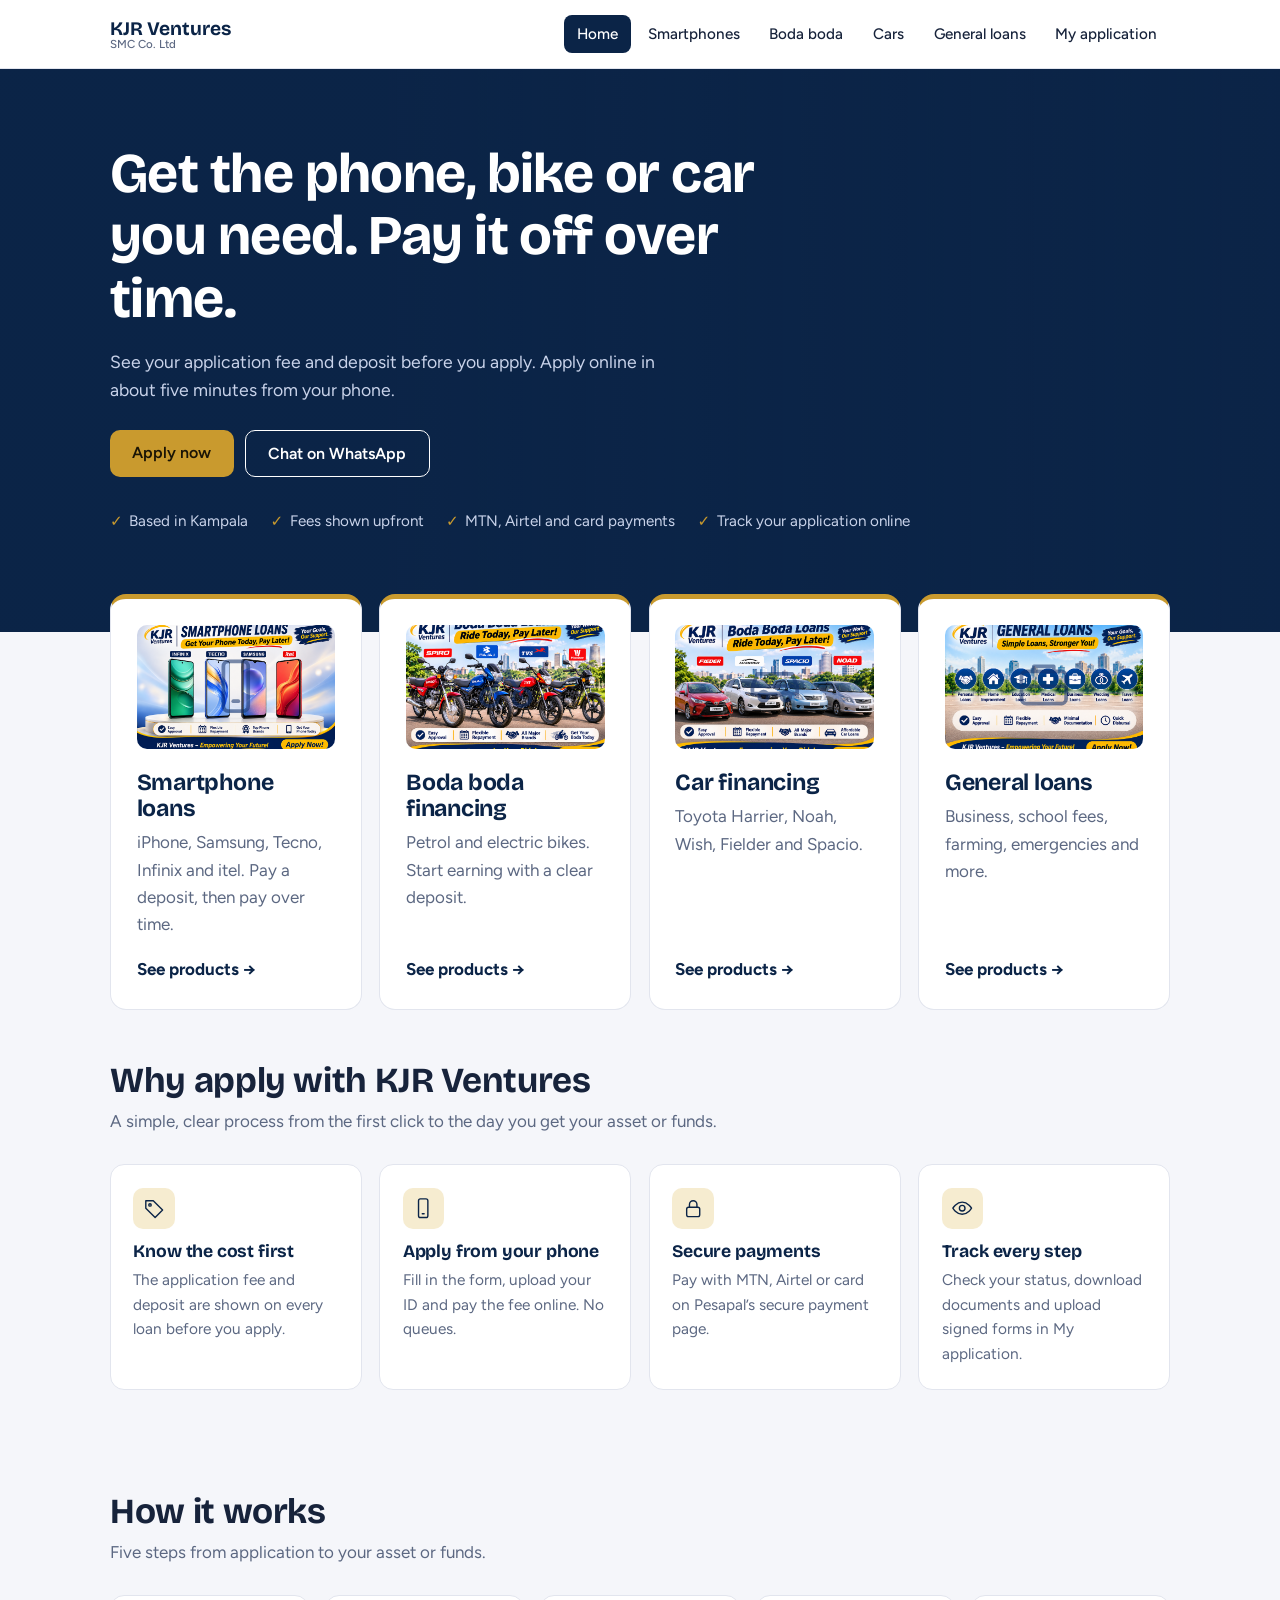
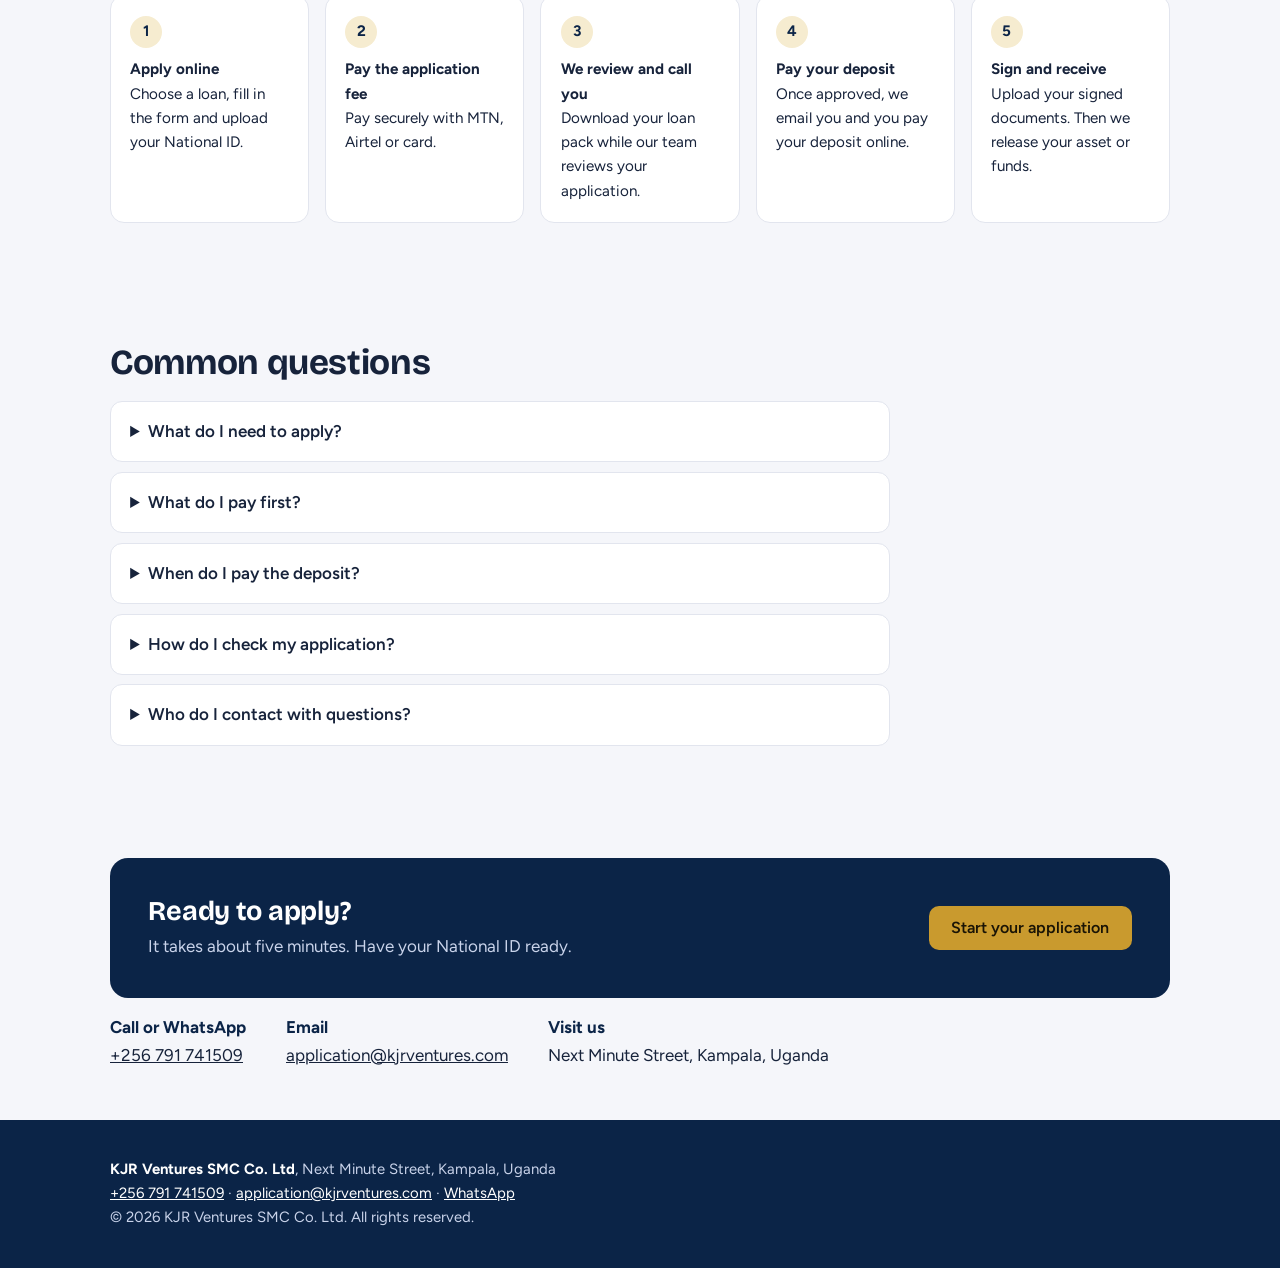
==== commit 3cadefe0: "Update index.html" ====
--- a/index.html
+++ b/index.html
@@ -1,17 +1,57 @@
 <!DOCTYPE html>
 <html lang="en"><head><meta charset="UTF-8"><meta name="viewport" content="width=device-width, initial-scale=1">
-<title>KJR Ventures SMC Co. Ltd: Phone, boda boda, car and general loans in Uganda</title><meta name="description" content="Apply online for smartphone, boda boda, car and general loans from KJR Ventures SMC Co. Ltd.">
+<title>KJR Ventures SMC Co. Ltd: Phone, boda boda, car and general loans in Uganda</title>
+<meta name="description" content="Apply online for smartphone, boda boda, car and general loans from KJR Ventures SMC Co. Ltd in Kampala. See your application fee and deposit before you apply.">
 <link rel="preconnect" href="https://fonts.googleapis.com"><link rel="preconnect" href="https://fonts.gstatic.com" crossorigin>
 <link href="https://fonts.googleapis.com/css2?family=Bricolage+Grotesque:opsz,wght@12..96,500;12..96,700&family=Figtree:wght@400;500;600&display=swap" rel="stylesheet">
-<link rel="stylesheet" href="assets/site.css"></head>
-<body >
+<link rel="canonical" href="https://kjrventures.com/">
+<link rel="stylesheet" href="assets/site.css">
+<script type="application/ld+json">{"@context":"https://schema.org","@type":"FinancialService","name":"KJR Ventures SMC Co. Ltd","url":"https://kjrventures.com/","telephone":"+256791741509","email":"application@kjrventures.com","address":{"@type":"PostalAddress","streetAddress":"Next Minute Street","addressLocality":"Kampala","addressCountry":"UG"}}</script>
+<style>
+.hero.home{padding:4.6rem 0 6.2rem}.hero.home h1{max-width:19ch}
+.trust{display:flex;gap:.6rem 1.4rem;flex-wrap:wrap;margin-top:2rem;color:#c9d3ea;font-size:.95rem}.trust span:before{content:"\2713";color:var(--gold);font-weight:700;margin-right:.4rem}
+.tiles.four{grid-template-columns:repeat(4,1fr)}.tile .pic{aspect-ratio:16/10;margin:0 0 .8rem;border-radius:10px;background-color:#dbe3f2}
+.whys{display:grid;grid-template-columns:repeat(4,1fr);gap:1.1rem}.why{background:var(--card);border:1px solid var(--line);border-radius:14px;padding:1.4rem}
+.why .ic{width:2.6rem;height:2.6rem;border-radius:10px;background:var(--goldl);color:var(--navy);display:grid;place-items:center;margin-bottom:.8rem}.why .ic svg{width:1.4rem;height:1.4rem}
+.why h3{font-size:1.1rem;color:var(--navy);margin-bottom:.4rem}.why p{margin:0;color:var(--mute);font-size:.96rem}
+.steps.five{grid-template-columns:repeat(5,1fr)}.steps li{font-size:.95rem}
+.band{background:var(--navy);color:#fff;border-radius:18px;padding:2.4rem;display:flex;justify-content:space-between;align-items:center;gap:1.5rem;flex-wrap:wrap}.band h2{font-size:1.7rem}.band p{margin:.4rem 0 0;color:#c9d3ea}
+details{background:var(--card);border:1px solid var(--line);border-radius:12px;padding:1rem 1.2rem;margin:.6rem 0;max-width:780px}summary{font-weight:600;cursor:pointer}details p{margin:.7rem 0 0;color:var(--mute)}
+.contact{display:flex;gap:1.5rem 2.5rem;flex-wrap:wrap;margin-top:1rem}.contact div b{display:block;color:var(--navy)}
+@media(max-width:960px){.tiles.four,.whys{grid-template-columns:repeat(2,1fr)}.steps.five{grid-template-columns:1fr 1fr}}
+@media(max-width:600px){.tiles.four,.whys,.steps.five{grid-template-columns:1fr}.band{padding:1.6rem}}
+</style></head>
+<body data-page="home">
 <header class="top"><div class="wrap"><a class="brand" href="index.html">KJR Ventures<small>SMC Co. Ltd</small></a><nav aria-label="Main"><a href="index.html" aria-current="page">Home</a><a href="smartphone-loans.html">Smartphones</a><a href="boda-boda-loans.html">Boda boda</a><a href="car-loans.html">Cars</a><a href="general-loans.html">General loans</a><a href="my-application.html">My application</a></nav></div></header>
-<main><section class="hero" style="--img:url(assets/hero/home.jpg)"><div class="wrap"><h1>Loans for your phone, bike, car and business.</h1><p>See your application fee and deposit before you apply. Apply online, pay securely with MTN, Airtel or card.</p>
-<div class="acts"><a class="btn gold" href="apply.html">Apply now</a><a class="btn line" href="my-application.html">Check my application</a></div></div></section>
-<div class="wrap"><div class="tiles"><a class="tile" href="smartphone-loans.html"><div class="pic" style="background-image:url(assets/hero/smartphone-loans.jpg)"><svg viewBox="0 0 24 24" fill="none" stroke="currentColor" stroke-width="1.4" stroke-linecap="round" stroke-linejoin="round" aria-hidden="true"><rect x="7" y="2" width="10" height="20" rx="2"/><path d="M11 18h2"/></svg></div><h3>Smartphone loans</h3><p>From itel to Samsung Galaxy, see the price, application fee and deposit before you apply.</p><b>See products</b></a><a class="tile" href="boda-boda-loans.html"><div class="pic" style="background-image:url(assets/hero/boda-boda-loans.jpg)"><svg viewBox="0 0 24 24" fill="none" stroke="currentColor" stroke-width="1.4" stroke-linecap="round" stroke-linejoin="round" aria-hidden="true"><circle cx="5.5" cy="16.5" r="3.5"/><circle cx="18.5" cy="16.5" r="3.5"/><path d="M5.5 16.5 9 9h5l4.5 7.5M14 9l-1-3h-2"/></svg></div><h3>Boda boda financing</h3><p>Petrol and electric bikes with a clear deposit and application fee.</p><b>See products</b></a><a class="tile" href="car-loans.html"><div class="pic" style="background-image:url(assets/hero/car-loans.jpg)"><svg viewBox="0 0 24 24" fill="none" stroke="currentColor" stroke-width="1.4" stroke-linecap="round" stroke-linejoin="round" aria-hidden="true"><path d="M3 15v-3l2-5h14l2 5v3zM3 12h18"/><circle cx="7.5" cy="16" r="1.8"/><circle cx="16.5" cy="16" r="1.8"/></svg></div><h3>Car financing</h3><p>Toyota Harrier, Spacio, Fielder and more. Check the figures, then apply online.</p><b>See products</b></a><a class="tile" href="general-loans.html"><div class="pic" style="background-image:url(assets/hero/general-loans.jpg)"><svg viewBox="0 0 24 24" fill="none" stroke="currentColor" stroke-width="1.4" stroke-linecap="round" stroke-linejoin="round" aria-hidden="true"><rect x="3" y="6" width="18" height="13" rx="2"/><path d="M8 6V4h8v2M3 12h18"/></svg></div><h3>General loans</h3><p>Pick the loan that fits your need. Fees and deposits are shown for each.</p><b>See products</b></a></div></div>
-<section><div class="wrap"><h2 class="t">How it works</h2><p class="sub">Five steps from application to your asset or funds.</p>
-<ol class="steps"><li><b>Apply online</b><br>Choose a loan, fill in the form and upload your National ID.</li><li><b>Pay the application fee</b><br>Pay securely with MTN, Airtel or card, then download your loan pack.</li><li><b>We review and call you</b><br>Our team checks your application and contacts you.</li><li><b>Pay deposit and sign</b><br>If approved, pay your deposit online and upload your signed documents.</li></ol></div></section></main>
-<footer><div class="wrap"><strong>KJR Ventures SMC Co. Ltd</strong>, Kampala, Uganda<br>
-<!-- Add: registration number, licence number, physical address -->
-<a href="tel:+256791741509">+256 791 741509</a> · <a href="mailto:application@kjrventures.com">application@kjrventures.com</a> · <a href="https://wa.me/256791741509">WhatsApp</a><br>© 2026 KJR Ventures SMC Co. Ltd. All rights reserved.</div></footer>
-<script src="assets/site.js"></script></body></html>+<main>
+<section class="hero home" style="--img:url(assets/hero/home.jpg)"><div class="wrap">
+<h1>Get the phone, bike or car you need. Pay it off over time.</h1>
+<p>See your application fee and deposit before you apply. Apply online in about five minutes from your phone.</p>
+<div class="acts"><a class="btn gold" href="apply.html">Apply now</a><a class="btn line" href="https://wa.me/256791741509">Chat on WhatsApp</a></div>
+<div class="trust"><span>Based in Kampala</span><span>Fees shown upfront</span><span>MTN, Airtel and card payments</span><span>Track your application online</span></div>
+</div></section>
+<div class="wrap"><div class="tiles four"><a class="tile" href="smartphone-loans.html"><div class="pic" style="background-image:url(assets/hero/smartphone-loans.jpg)"><svg viewBox="0 0 24 24" fill="none" stroke="currentColor" stroke-width="1.5" stroke-linecap="round" stroke-linejoin="round" aria-hidden="true"><rect x="7" y="2" width="10" height="20" rx="2"/><path d="M11 18h2"/></svg></div><h3>Smartphone loans</h3><p>iPhone, Samsung, Tecno, Infinix and itel. Pay a deposit, then pay over time.</p><b>See products &rarr;</b></a><a class="tile" href="boda-boda-loans.html"><div class="pic" style="background-image:url(assets/hero/boda-boda-loans.jpg)"><svg viewBox="0 0 24 24" fill="none" stroke="currentColor" stroke-width="1.5" stroke-linecap="round" stroke-linejoin="round" aria-hidden="true"><circle cx="5.5" cy="16.5" r="3.5"/><circle cx="18.5" cy="16.5" r="3.5"/><path d="M5.5 16.5 9 9h5l4.5 7.5M14 9l-1-3h-2"/></svg></div><h3>Boda boda financing</h3><p>Petrol and electric bikes. Start earning with a clear deposit.</p><b>See products &rarr;</b></a><a class="tile" href="car-loans.html"><div class="pic" style="background-image:url(assets/hero/car-loans.jpg)"><svg viewBox="0 0 24 24" fill="none" stroke="currentColor" stroke-width="1.5" stroke-linecap="round" stroke-linejoin="round" aria-hidden="true"><path d="M3 15v-3l2-5h14l2 5v3zM3 12h18"/><circle cx="7.5" cy="16" r="1.8"/><circle cx="16.5" cy="16" r="1.8"/></svg></div><h3>Car financing</h3><p>Toyota Harrier, Noah, Wish, Fielder and Spacio.</p><b>See products &rarr;</b></a><a class="tile" href="general-loans.html"><div class="pic" style="background-image:url(assets/hero/general-loans.jpg)"><svg viewBox="0 0 24 24" fill="none" stroke="currentColor" stroke-width="1.5" stroke-linecap="round" stroke-linejoin="round" aria-hidden="true"><rect x="3" y="6" width="18" height="13" rx="2"/><path d="M8 6V4h8v2M3 12h18"/></svg></div><h3>General loans</h3><p>Business, school fees, farming, emergencies and more.</p><b>See products &rarr;</b></a></div></div>
+<section id="featured" hidden><div class="wrap"><h2 class="t">Popular right now</h2><p class="sub">A few of our most requested loans. Prices are estimates until our team confirms them.</p><div class="cards" id="featList"></div></div></section>
+<section><div class="wrap"><h2 class="t">Why apply with KJR Ventures</h2><p class="sub">A simple, clear process from the first click to the day you get your asset or funds.</p><div class="whys"><div class="why"><div class="ic"><svg viewBox="0 0 24 24" fill="none" stroke="currentColor" stroke-width="1.5" stroke-linecap="round" stroke-linejoin="round" aria-hidden="true"><path d="M3 12V4h8l10 10-8 8z"/><circle cx="7.5" cy="8.5" r="1.3"/></svg></div><h3>Know the cost first</h3><p>The application fee and deposit are shown on every loan before you apply.</p></div><div class="why"><div class="ic"><svg viewBox="0 0 24 24" fill="none" stroke="currentColor" stroke-width="1.5" stroke-linecap="round" stroke-linejoin="round" aria-hidden="true"><rect x="7" y="2" width="10" height="20" rx="2"/><path d="M11 18h2"/></svg></div><h3>Apply from your phone</h3><p>Fill in the form, upload your ID and pay the fee online. No queues.</p></div><div class="why"><div class="ic"><svg viewBox="0 0 24 24" fill="none" stroke="currentColor" stroke-width="1.5" stroke-linecap="round" stroke-linejoin="round" aria-hidden="true"><rect x="5" y="11" width="14" height="10" rx="2"/><path d="M8 11V8a4 4 0 0 1 8 0v3"/></svg></div><h3>Secure payments</h3><p>Pay with MTN, Airtel or card on Pesapal&rsquo;s secure payment page.</p></div><div class="why"><div class="ic"><svg viewBox="0 0 24 24" fill="none" stroke="currentColor" stroke-width="1.5" stroke-linecap="round" stroke-linejoin="round" aria-hidden="true"><path d="M2 12s3.6-6.5 10-6.5S22 12 22 12s-3.6 6.5-10 6.5S2 12 2 12z"/><circle cx="12" cy="12" r="3"/></svg></div><h3>Track every step</h3><p>Check your status, download documents and upload signed forms in My application.</p></div></div></div></section>
+<section><div class="wrap"><h2 class="t">How it works</h2><p class="sub">Five steps from application to your asset or funds.</p><ol class="steps five"><li><b>Apply online</b><br>Choose a loan, fill in the form and upload your National ID.</li><li><b>Pay the application fee</b><br>Pay securely with MTN, Airtel or card.</li><li><b>We review and call you</b><br>Download your loan pack while our team reviews your application.</li><li><b>Pay your deposit</b><br>Once approved, we email you and you pay your deposit online.</li><li><b>Sign and receive</b><br>Upload your signed documents. Then we release your asset or funds.</li></ol></div></section>
+<section><div class="wrap"><h2 class="t">Common questions</h2><div style="margin-top:1.2rem"><details><summary>What do I need to apply?</summary><p>Your National ID, a phone number and email, details of your work and income, and a guarantor or referee. Each loan page lists what that loan needs.</p></details><details><summary>What do I pay first?</summary><p>The application fee, which is shown on every loan. You pay it online when you apply. The deposit comes later.</p></details><details><summary>When do I pay the deposit?</summary><p>Only after your application is approved. We email you, and you pay it from the My application page.</p></details><details><summary>How do I check my application?</summary><p>Open My application, enter your reference and the phone or email you applied with. You can check your status any time.</p></details><details><summary>Who do I contact with questions?</summary><p>Call or WhatsApp +256 791 741509, or email application@kjrventures.com.</p></details></div></div></section>
+<section><div class="wrap"><div class="band"><div><h2>Ready to apply?</h2><p>It takes about five minutes. Have your National ID ready.</p></div><div class="acts" style="margin:0"><a class="btn gold" href="apply.html">Start your application</a></div></div>
+<div class="contact"><div><b>Call or WhatsApp</b><a href="tel:+256791741509">+256 791 741509</a></div><div><b>Email</b><a href="mailto:application@kjrventures.com">application@kjrventures.com</a></div><div><b>Visit us</b>Next Minute Street, Kampala, Uganda</div></div></div></section>
+</main>
+<footer><div class="wrap"><strong>KJR Ventures SMC Co. Ltd</strong>, Next Minute Street, Kampala, Uganda<br>
+<!-- Add: registration number and licence number -->
+<a href="tel:+256791741509">+256 791 741509</a> &middot; <a href="mailto:application@kjrventures.com">application@kjrventures.com</a> &middot; <a href="https://wa.me/256791741509">WhatsApp</a><br>&copy; 2026 KJR Ventures SMC Co. Ltd. All rights reserved.</div></footer>
+<script src="assets/site.js"></script>
+<script>
+/* Popular loans on the home page: uses the same products the loan pages use. Hides itself if they cannot load. */
+(function(){
+  if(typeof call!=='function')return;
+  var want=['Samsung Galaxy A16','iPhone 13','Bajaj Boxer','Toyota Harrier','Toyota Noah','Tecno Spark series'];
+  call('products').then(function(all){
+    var ps=want.map(function(n){return all.find(function(p){return p.name===n})}).filter(Boolean);
+    if(!ps.length)return;
+    document.getElementById('featList').innerHTML=ps.map(function(p){return '<article class="card"><div class="pic">'+icon(p.category)+'<img src="assets/products/'+slug(p.name)+'.jpg" alt="'+p.name+'" loading="lazy" onerror="this.remove()"></div><h3>'+p.name+'</h3><dl>'+(p.asset_price?'<div><dt>Estimated price</dt><dd>'+fmt(p.asset_price)+'</dd></div>':'')+'<div><dt>Application fee</dt><dd>'+fmt(p.application_fee)+'</dd></div><div><dt>Deposit</dt><dd>'+depLabel(p)+'</dd></div></dl><a class="btn" href="apply.html?p='+p.id+'">Apply for this loan</a></article>'}).join('');
+    document.getElementById('featured').hidden=false;
+  }).catch(function(){});
+})();
+</script></body></html>
